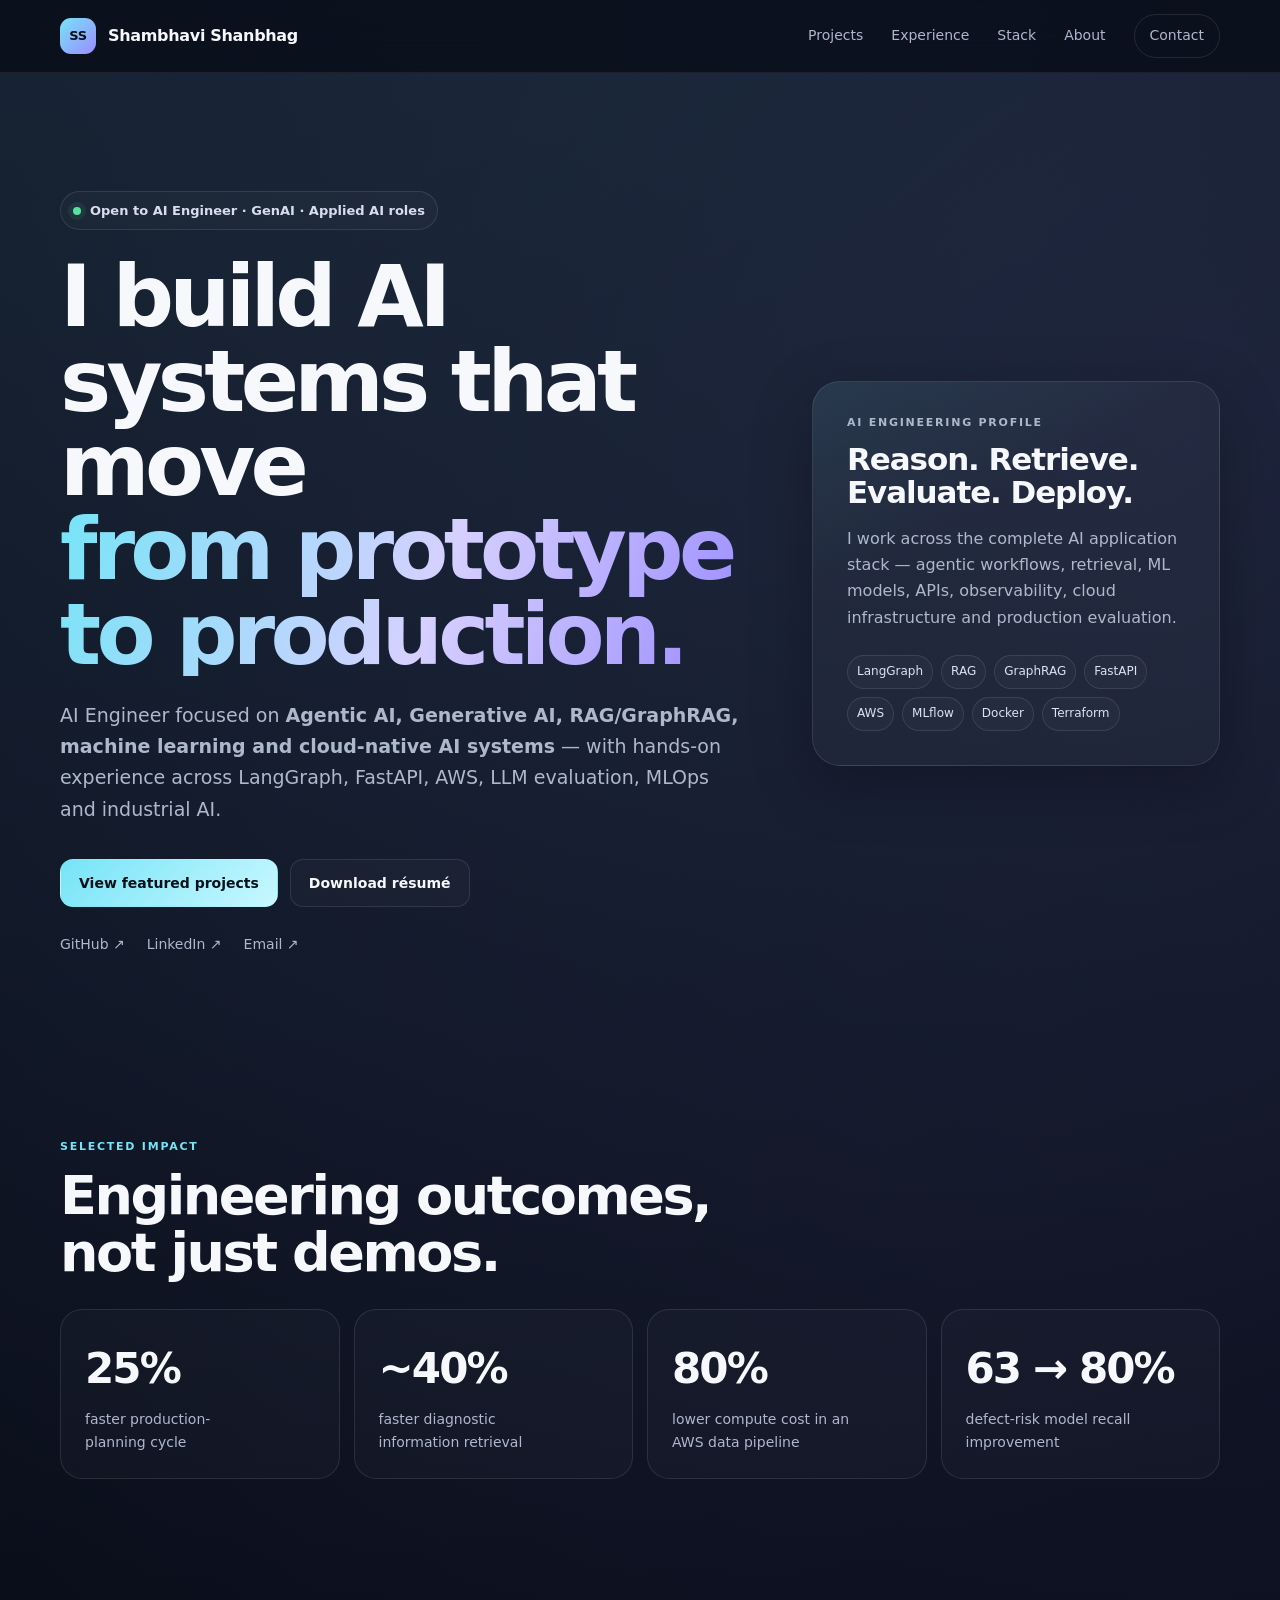
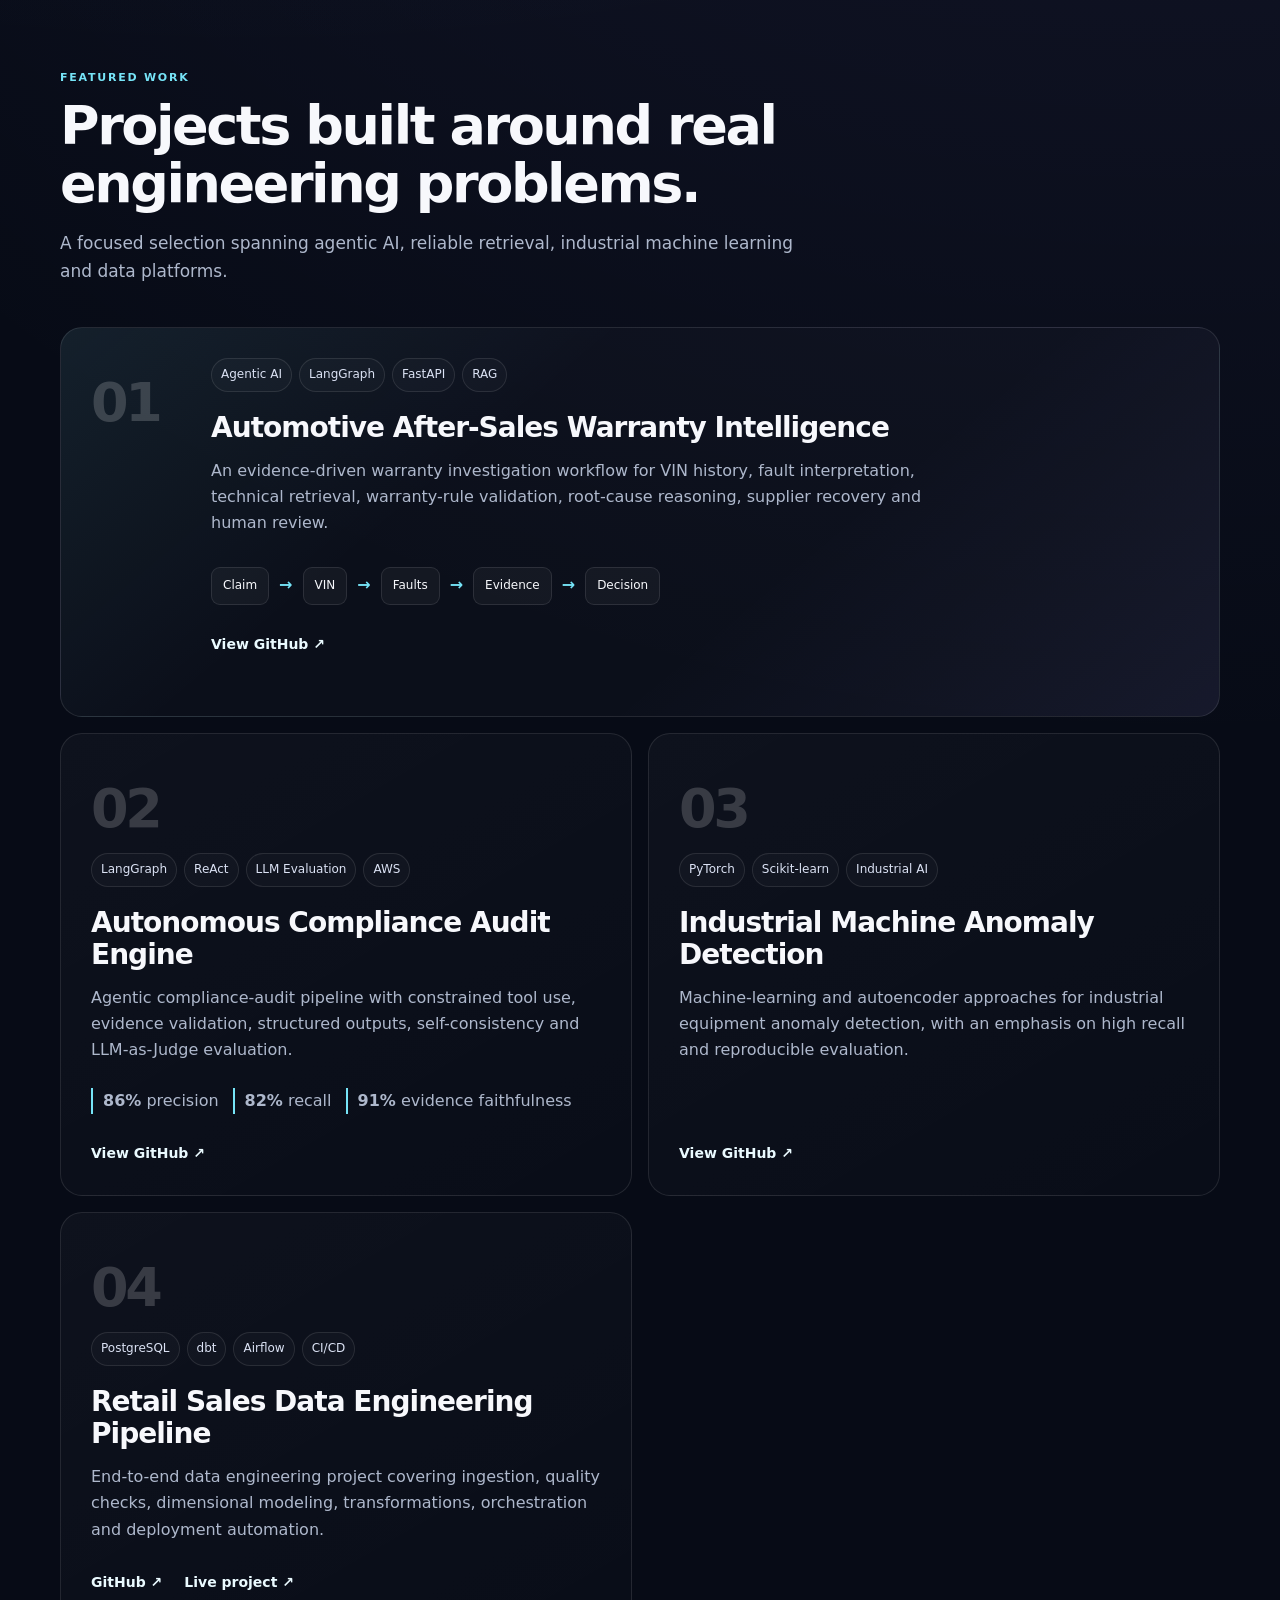
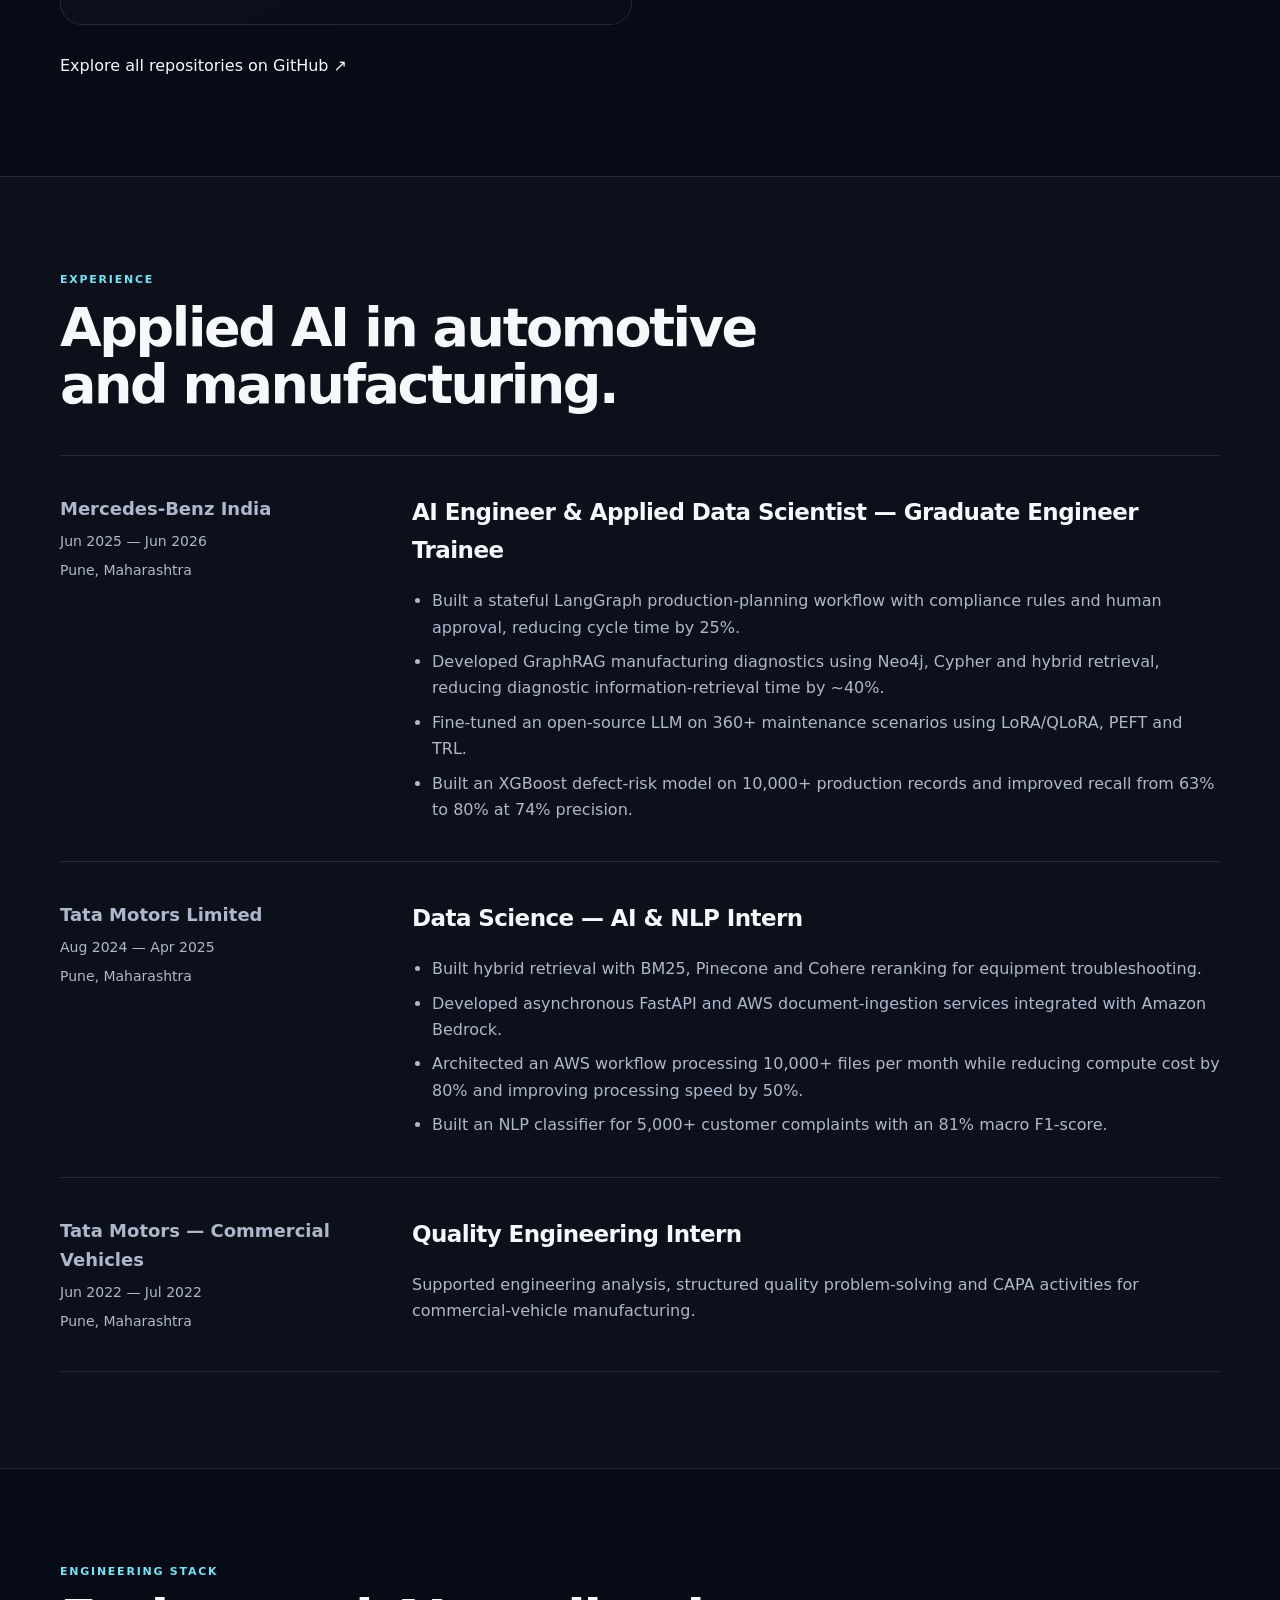
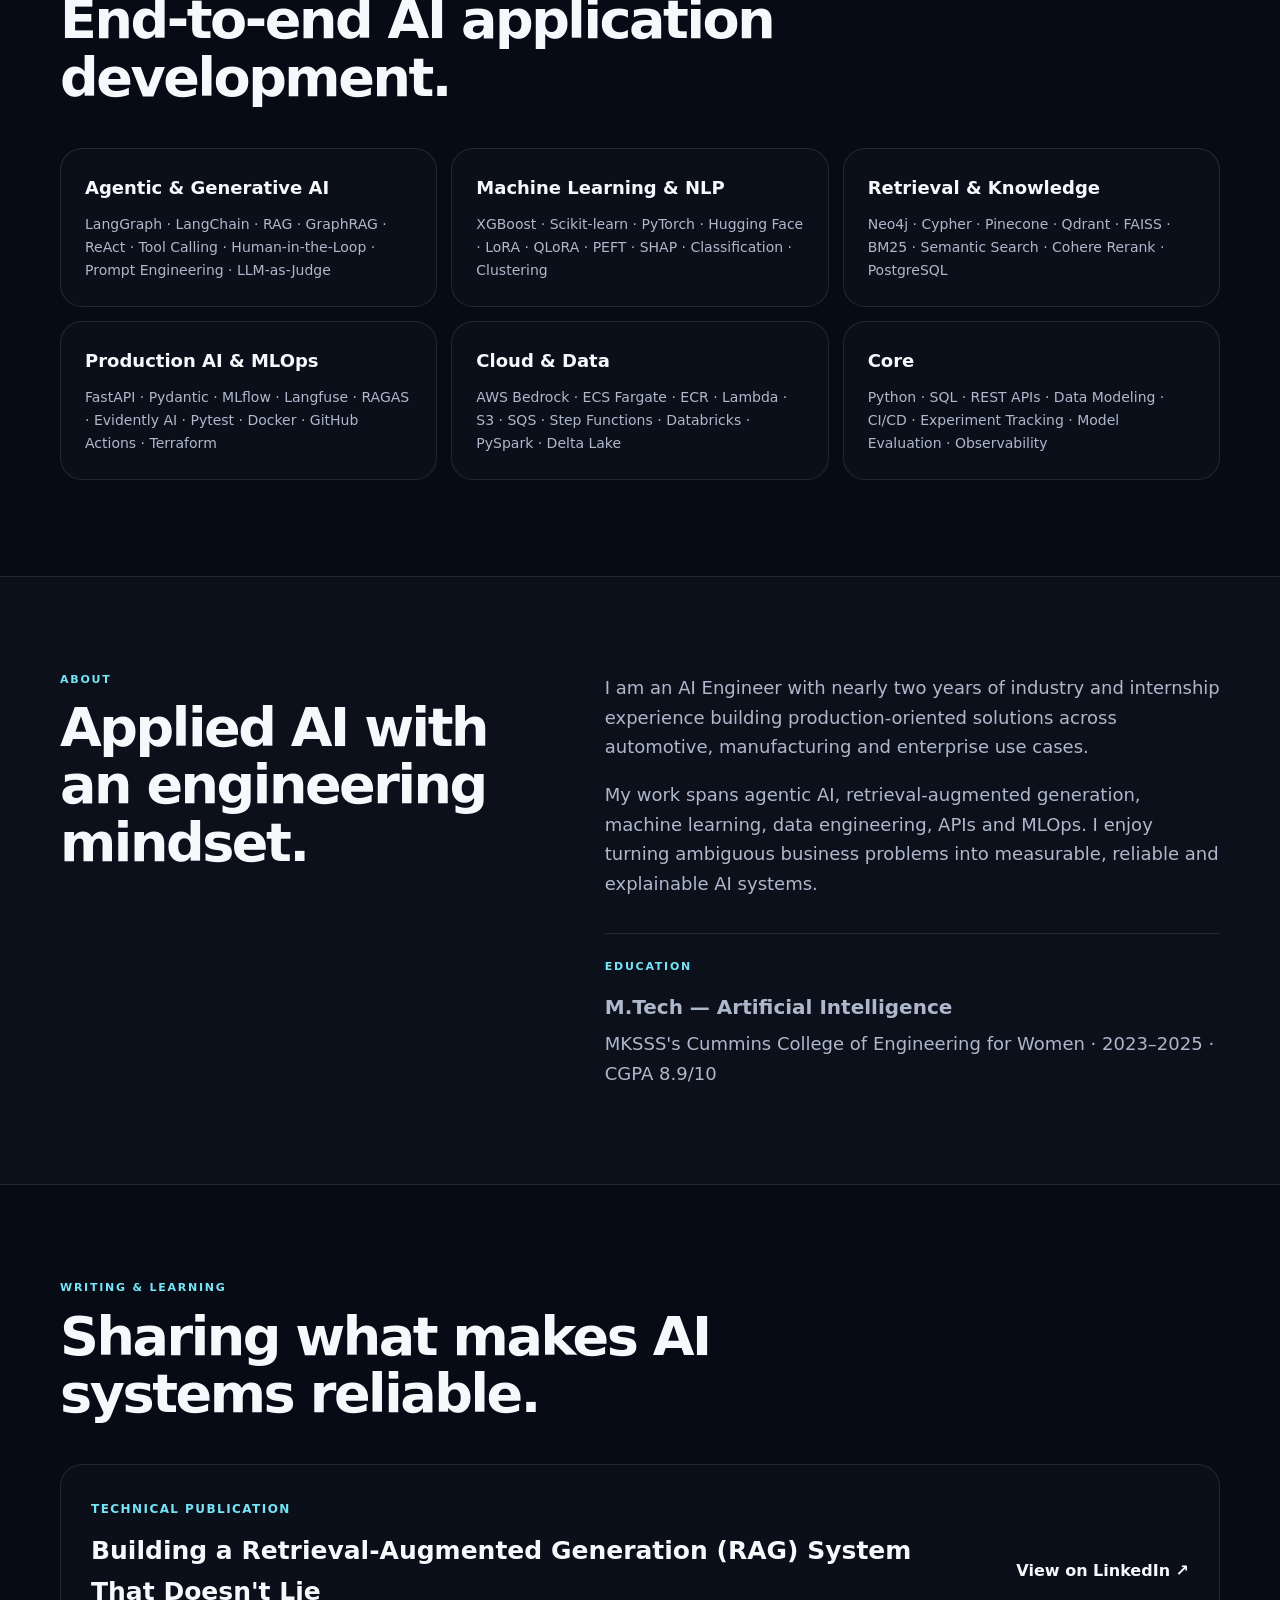
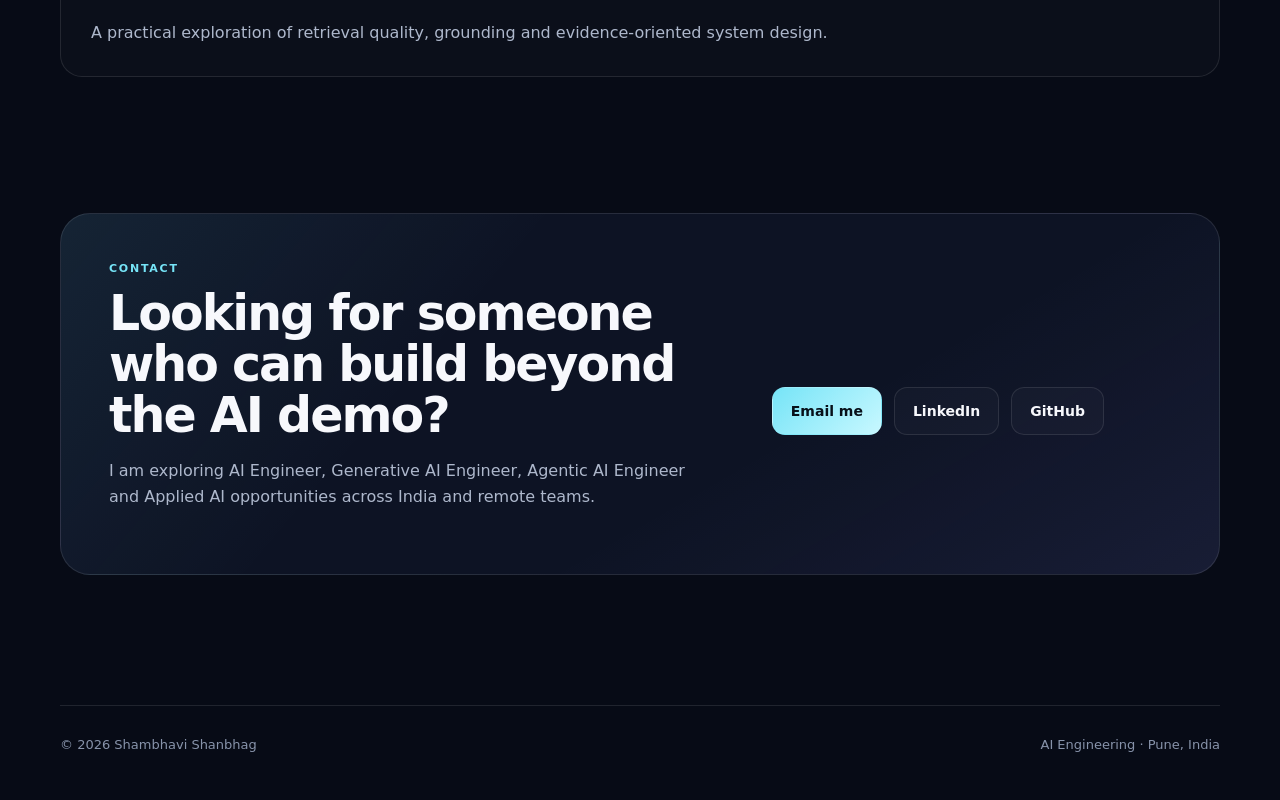
==== index.html @ 00b2e66b "Set up files" ====
<!doctype html>
<html lang="en">
<head>
  <meta charset="utf-8" />
  <meta name="viewport" content="width=device-width, initial-scale=1" />
  <title>Shambhavi Shanbhag | AI Engineer — Agentic AI, Generative AI, RAG & MLOps</title>
  <meta name="description" content="AI Engineer specializing in Agentic AI, Generative AI, LangGraph, RAG/GraphRAG, Machine Learning, FastAPI, AWS and production AI systems." />
  <meta name="author" content="Shambhavi Shanbhag" />
  <meta name="robots" content="index,follow,max-image-preview:large" />
  <link rel="canonical" href="https://shambhavishanbhag1910.github.io/" />
  <meta property="og:type" content="website" />
  <meta property="og:title" content="Shambhavi Shanbhag | AI Engineer" />
  <meta property="og:description" content="Production-ready Agentic AI, Generative AI, RAG/GraphRAG, ML and cloud systems." />
  <meta property="og:url" content="https://shambhavishanbhag1910.github.io/" />
  <meta property="og:site_name" content="Shambhavi Shanbhag" />
  <meta name="twitter:card" content="summary" />
  <meta name="theme-color" content="#0b1020" />
  <link rel="stylesheet" href="styles.css" />
  <script type="application/ld+json">
  {
    "@context": "https://schema.org",
    "@type": "ProfilePage",
    "mainEntity": {
      "@type": "Person",
      "name": "Shambhavi Shanbhag",
      "url": "https://shambhavishanbhag1910.github.io/",
      "email": "mailto:shambhavishanbhag@gmail.com",
      "jobTitle": "AI Engineer",
      "homeLocation": {"@type": "Place", "name": "Pune, Maharashtra, India"},
      "sameAs": [
        "https://github.com/shambhavishanbhag1910",
        "https://www.linkedin.com/in/shambhavi-shanbhag-51a0ab218/"
      ],
      "knowsAbout": ["Agentic AI","Generative AI","LangGraph","Retrieval-Augmented Generation","GraphRAG","Machine Learning","MLOps","FastAPI","AWS"],
      "alumniOf": {"@type":"CollegeOrUniversity","name":"MKSSS's Cummins College of Engineering for Women"}
    }
  }
  </script>
</head>
<body>
  <a class="skip-link" href="#main">Skip to content</a>
  <header class="site-header">
    <nav class="nav container" aria-label="Primary navigation">
      <a class="brand" href="#top" aria-label="Shambhavi Shanbhag home"><span class="brand-mark">SS</span><span>Shambhavi Shanbhag</span></a>
      <button class="nav-toggle" aria-label="Toggle navigation" aria-expanded="false"><span></span><span></span><span></span></button>
      <div class="nav-links">
        <a href="#projects">Projects</a><a href="#experience">Experience</a><a href="#stack">Stack</a><a href="#about">About</a><a class="nav-cta" href="#contact">Contact</a>
      </div>
    </nav>
  </header>
  <main id="main">
    <section class="hero" id="top">
      <div class="container hero-grid">
        <div>
          <div class="eyebrow"><span class="status-dot" aria-hidden="true"></span>Open to AI Engineer · GenAI · Applied AI roles</div>
          <h1>I build AI systems that move <span class="gradient-text">from prototype to production.</span></h1>
          <p class="hero-copy">AI Engineer focused on <strong>Agentic AI, Generative AI, RAG/GraphRAG, machine learning and cloud-native AI systems</strong> — with hands-on experience across LangGraph, FastAPI, AWS, LLM evaluation, MLOps and industrial AI.</p>
          <div class="hero-actions">
            <a class="button primary" href="#projects">View featured projects</a>
            <a class="button secondary" href="assets/Shambhavi_Shanbhag_Resume.pdf" target="_blank" rel="noopener">Download résumé</a>
          </div>
          <div class="hero-links"><a href="https://github.com/shambhavishanbhag1910" target="_blank" rel="noopener">GitHub ↗</a><a href="https://www.linkedin.com/in/shambhavi-shanbhag-51a0ab218/" target="_blank" rel="noopener">LinkedIn ↗</a><a href="mailto:shambhavishanbhag@gmail.com">Email ↗</a></div>
        </div>
        <aside class="hero-card">
          <p class="card-kicker">AI ENGINEERING PROFILE</p>
          <h2>Reason. Retrieve. Evaluate. Deploy.</h2>
          <p>I work across the complete AI application stack — agentic workflows, retrieval, ML models, APIs, observability, cloud infrastructure and production evaluation.</p>
          <div class="mini-stack"><span>LangGraph</span><span>RAG</span><span>GraphRAG</span><span>FastAPI</span><span>AWS</span><span>MLflow</span><span>Docker</span><span>Terraform</span></div>
        </aside>
      </div>
    </section>

    <section class="impact section"><div class="container">
      <div class="section-heading compact"><p class="section-label">SELECTED IMPACT</p><h2>Engineering outcomes, not just demos.</h2></div>
      <div class="metric-grid">
        <article class="metric-card"><strong>25%</strong><span>faster production-planning cycle</span></article>
        <article class="metric-card"><strong>~40%</strong><span>faster diagnostic information retrieval</span></article>
        <article class="metric-card"><strong>80%</strong><span>lower compute cost in an AWS data pipeline</span></article>
        <article class="metric-card"><strong>63 → 80%</strong><span>defect-risk model recall improvement</span></article>
      </div>
    </div></section>

    <section class="section" id="projects"><div class="container">
      <div class="section-heading"><p class="section-label">FEATURED WORK</p><h2>Projects built around real engineering problems.</h2><p>A focused selection spanning agentic AI, reliable retrieval, industrial machine learning and data platforms.</p></div>
      <div class="project-grid">
        <article class="project-card featured">
          <div class="project-number">01</div><div>
            <div class="project-tags"><span>Agentic AI</span><span>LangGraph</span><span>FastAPI</span><span>RAG</span></div>
            <h3>Automotive After-Sales Warranty Intelligence</h3>
            <p>An evidence-driven warranty investigation workflow for VIN history, fault interpretation, technical retrieval, warranty-rule validation, root-cause reasoning, supplier recovery and human review.</p>
            <div class="architecture"><span>Claim</span><b>→</b><span>VIN</span><b>→</b><span>Faults</span><b>→</b><span>Evidence</span><b>→</b><span>Decision</span></div>
            <div class="project-actions"><a href="https://github.com/shambhavishanbhag1910/Automotive-After-Sales-Warranty-Intelligence" target="_blank" rel="noopener">View GitHub ↗</a></div>
          </div>
        </article>
        <article class="project-card"><div class="project-number">02</div><div class="project-tags"><span>LangGraph</span><span>ReAct</span><span>LLM Evaluation</span><span>AWS</span></div><h3>Autonomous Compliance Audit Engine</h3><p>Agentic compliance-audit pipeline with constrained tool use, evidence validation, structured outputs, self-consistency and LLM-as-Judge evaluation.</p><ul class="project-metrics"><li><strong>86%</strong> precision</li><li><strong>82%</strong> recall</li><li><strong>91%</strong> evidence faithfulness</li></ul><div class="project-actions"><a href="https://github.com/shambhavishanbhag1910/Legal-Compliance-Auditor-agent" target="_blank" rel="noopener">View GitHub ↗</a></div></article>
        <article class="project-card"><div class="project-number">03</div><div class="project-tags"><span>PyTorch</span><span>Scikit-learn</span><span>Industrial AI</span></div><h3>Industrial Machine Anomaly Detection</h3><p>Machine-learning and autoencoder approaches for industrial equipment anomaly detection, with an emphasis on high recall and reproducible evaluation.</p><div class="project-actions"><a href="https://github.com/shambhavishanbhag1910/anomaly-detection" target="_blank" rel="noopener">View GitHub ↗</a></div></article>
        <article class="project-card"><div class="project-number">04</div><div class="project-tags"><span>PostgreSQL</span><span>dbt</span><span>Airflow</span><span>CI/CD</span></div><h3>Retail Sales Data Engineering Pipeline</h3><p>End-to-end data engineering project covering ingestion, quality checks, dimensional modeling, transformations, orchestration and deployment automation.</p><div class="project-actions split"><a href="https://github.com/shambhavishanbhag1910/retail-sales-data-engineering-pipeline" target="_blank" rel="noopener">GitHub ↗</a><a href="https://shambhavishanbhag1910.github.io/retail-sales-data-engineering-pipeline/" target="_blank" rel="noopener">Live project ↗</a></div></article>
      </div>
      <div class="all-work"><a class="text-link" href="https://github.com/shambhavishanbhag1910?tab=repositories" target="_blank" rel="noopener">Explore all repositories on GitHub ↗</a></div>
    </div></section>

    <section class="section alt" id="experience"><div class="container">
      <div class="section-heading"><p class="section-label">EXPERIENCE</p><h2>Applied AI in automotive and manufacturing.</h2></div>
      <div class="timeline">
        <article class="timeline-item"><div class="timeline-meta"><strong>Mercedes-Benz India</strong><span>Jun 2025 — Jun 2026</span><span>Pune, Maharashtra</span></div><div class="timeline-content"><h3>AI Engineer & Applied Data Scientist — Graduate Engineer Trainee</h3><ul><li>Built a stateful LangGraph production-planning workflow with compliance rules and human approval, reducing cycle time by 25%.</li><li>Developed GraphRAG manufacturing diagnostics using Neo4j, Cypher and hybrid retrieval, reducing diagnostic information-retrieval time by ~40%.</li><li>Fine-tuned an open-source LLM on 360+ maintenance scenarios using LoRA/QLoRA, PEFT and TRL.</li><li>Built an XGBoost defect-risk model on 10,000+ production records and improved recall from 63% to 80% at 74% precision.</li></ul></div></article>
        <article class="timeline-item"><div class="timeline-meta"><strong>Tata Motors Limited</strong><span>Aug 2024 — Apr 2025</span><span>Pune, Maharashtra</span></div><div class="timeline-content"><h3>Data Science — AI & NLP Intern</h3><ul><li>Built hybrid retrieval with BM25, Pinecone and Cohere reranking for equipment troubleshooting.</li><li>Developed asynchronous FastAPI and AWS document-ingestion services integrated with Amazon Bedrock.</li><li>Architected an AWS workflow processing 10,000+ files per month while reducing compute cost by 80% and improving processing speed by 50%.</li><li>Built an NLP classifier for 5,000+ customer complaints with an 81% macro F1-score.</li></ul></div></article>
        <article class="timeline-item small"><div class="timeline-meta"><strong>Tata Motors — Commercial Vehicles</strong><span>Jun 2022 — Jul 2022</span><span>Pune, Maharashtra</span></div><div class="timeline-content"><h3>Quality Engineering Intern</h3><p>Supported engineering analysis, structured quality problem-solving and CAPA activities for commercial-vehicle manufacturing.</p></div></article>
      </div>
    </div></section>

    <section class="section" id="stack"><div class="container">
      <div class="section-heading"><p class="section-label">ENGINEERING STACK</p><h2>End-to-end AI application development.</h2></div>
      <div class="stack-grid">
        <article><h3>Agentic & Generative AI</h3><p>LangGraph · LangChain · RAG · GraphRAG · ReAct · Tool Calling · Human-in-the-Loop · Prompt Engineering · LLM-as-Judge</p></article>
        <article><h3>Machine Learning & NLP</h3><p>XGBoost · Scikit-learn · PyTorch · Hugging Face · LoRA · QLoRA · PEFT · SHAP · Classification · Clustering</p></article>
        <article><h3>Retrieval & Knowledge</h3><p>Neo4j · Cypher · Pinecone · Qdrant · FAISS · BM25 · Semantic Search · Cohere Rerank · PostgreSQL</p></article>
        <article><h3>Production AI & MLOps</h3><p>FastAPI · Pydantic · MLflow · Langfuse · RAGAS · Evidently AI · Pytest · Docker · GitHub Actions · Terraform</p></article>
        <article><h3>Cloud & Data</h3><p>AWS Bedrock · ECS Fargate · ECR · Lambda · S3 · SQS · Step Functions · Databricks · PySpark · Delta Lake</p></article>
        <article><h3>Core</h3><p>Python · SQL · REST APIs · Data Modeling · CI/CD · Experiment Tracking · Model Evaluation · Observability</p></article>
      </div>
    </div></section>

    <section class="section alt" id="about"><div class="container about-grid">
      <div class="section-heading"><p class="section-label">ABOUT</p><h2>Applied AI with an engineering mindset.</h2></div>
      <div class="about-copy"><p>I am an AI Engineer with nearly two years of industry and internship experience building production-oriented solutions across automotive, manufacturing and enterprise use cases.</p><p>My work spans agentic AI, retrieval-augmented generation, machine learning, data engineering, APIs and MLOps. I enjoy turning ambiguous business problems into measurable, reliable and explainable AI systems.</p><div class="education"><span class="section-label">EDUCATION</span><strong>M.Tech — Artificial Intelligence</strong><span>MKSSS's Cummins College of Engineering for Women · 2023–2025 · CGPA 8.9/10</span></div></div>
    </div></section>

    <section class="section" id="writing"><div class="container">
      <div class="section-heading"><p class="section-label">WRITING & LEARNING</p><h2>Sharing what makes AI systems reliable.</h2></div>
      <div class="writing-card"><div><span class="writing-type">Technical publication</span><h3>Building a Retrieval-Augmented Generation (RAG) System That Doesn't Lie</h3><p>A practical exploration of retrieval quality, grounding and evidence-oriented system design.</p></div><a href="https://www.linkedin.com/in/shambhavi-shanbhag-51a0ab218/" target="_blank" rel="noopener">View on LinkedIn ↗</a></div>
    </div></section>

    <section class="section contact-section" id="contact"><div class="container contact-card"><div><p class="section-label">CONTACT</p><h2>Looking for someone who can build beyond the AI demo?</h2><p>I am exploring AI Engineer, Generative AI Engineer, Agentic AI Engineer and Applied AI opportunities across India and remote teams.</p></div><div class="contact-actions"><a class="button primary" href="mailto:shambhavishanbhag@gmail.com">Email me</a><a class="button secondary" href="https://www.linkedin.com/in/shambhavi-shanbhag-51a0ab218/" target="_blank" rel="noopener">LinkedIn</a><a class="button secondary" href="https://github.com/shambhavishanbhag1910" target="_blank" rel="noopener">GitHub</a></div></div></section>
  </main>
  <footer class="footer"><div class="container footer-inner"><span>© <span id="year"></span> Shambhavi Shanbhag</span><span>AI Engineering · Pune, India</span></div></footer>
  <script src="script.js"></script>
</body>
</html>
---- styles.css ----
:root{--bg:#070b16;--surface:#0d1324;--text:#f7f8fc;--muted:#aeb8cc;--line:rgba(255,255,255,.10);--accent:#76e4f7;--accent2:#9b8cff;--success:#56e39f;--max:1160px;--radius:22px;--shadow:0 18px 60px rgba(0,0,0,.28)}*{box-sizing:border-box}html{scroll-behavior:smooth}body{margin:0;font-family:Inter,ui-sans-serif,system-ui,-apple-system,BlinkMacSystemFont,"Segoe UI",sans-serif;color:var(--text);background:radial-gradient(circle at 20% -10%,rgba(118,228,247,.13),transparent 30%),radial-gradient(circle at 92% 6%,rgba(155,140,255,.12),transparent 28%),var(--bg);line-height:1.65;-webkit-font-smoothing:antialiased}a{color:inherit;text-decoration:none}.container{width:min(var(--max),calc(100% - 40px));margin-inline:auto}.section{padding:96px 0}.alt{background:rgba(255,255,255,.018);border-block:1px solid var(--line)}.skip-link{position:absolute;left:16px;top:-60px;background:#fff;color:#111;padding:10px 14px;z-index:999;border-radius:8px}.skip-link:focus{top:16px}.site-header{position:sticky;top:0;z-index:100;backdrop-filter:blur(18px);background:rgba(7,11,22,.76);border-bottom:1px solid rgba(255,255,255,.07)}.nav{min-height:72px;display:flex;align-items:center;justify-content:space-between;gap:24px}.brand{display:inline-flex;align-items:center;gap:12px;font-weight:760;letter-spacing:-.02em}.brand-mark{width:36px;height:36px;border-radius:11px;display:grid;place-items:center;font-size:13px;font-weight:900;color:#071019;background:linear-gradient(135deg,var(--accent),var(--accent2))}.nav-links{display:flex;align-items:center;gap:28px;font-size:14px;color:var(--muted)}.nav-links a:hover{color:#fff}.nav-cta{border:1px solid var(--line);border-radius:999px;padding:9px 15px}.nav-toggle{display:none;background:none;border:0;padding:8px}.nav-toggle span{display:block;width:22px;height:2px;background:#fff;margin:4px 0}.hero{padding:118px 0 88px}.hero-grid{display:grid;grid-template-columns:1.25fr .75fr;align-items:center;gap:72px}.eyebrow{display:inline-flex;align-items:center;gap:9px;color:#d7ddef;font-size:13px;font-weight:650;border:1px solid var(--line);border-radius:999px;padding:8px 12px;background:rgba(255,255,255,.025)}.status-dot{width:8px;height:8px;border-radius:50%;background:var(--success);box-shadow:0 0 0 5px rgba(86,227,159,.08)}h1{margin:24px 0;font-size:clamp(46px,7.2vw,86px);line-height:.98;letter-spacing:-.055em;max-width:930px}.gradient-text{display:block;background:linear-gradient(110deg,var(--accent),#d6d0ff 55%,var(--accent2));-webkit-background-clip:text;background-clip:text;color:transparent}.hero-copy{color:var(--muted);max-width:760px;font-size:19px}.hero-actions,.contact-actions{display:flex;flex-wrap:wrap;gap:12px;margin-top:34px}.button{display:inline-flex;align-items:center;justify-content:center;min-height:48px;padding:0 18px;border-radius:13px;font-weight:760;font-size:14px;border:1px solid var(--line);transition:transform .2s ease,border-color .2s ease,background .2s ease}.button:hover{transform:translateY(-2px);border-color:rgba(255,255,255,.25)}.button.primary{color:#071019;background:linear-gradient(135deg,var(--accent),#c8f8ff);border-color:transparent}.button.secondary{background:rgba(255,255,255,.025)}.hero-links{display:flex;flex-wrap:wrap;gap:22px;margin-top:26px;color:var(--muted);font-size:14px}.hero-links a:hover,.text-link:hover,.project-actions a:hover{color:var(--accent)}.hero-card{border:1px solid var(--line);border-radius:28px;padding:34px;background:linear-gradient(150deg,rgba(118,228,247,.08),transparent 38%),rgba(255,255,255,.028);box-shadow:var(--shadow)}.card-kicker,.section-label{margin:0 0 12px;font-size:11px;line-height:1.3;font-weight:850;letter-spacing:.16em;color:var(--accent)}.hero-card h2{margin:4px 0 12px;font-size:31px;line-height:1.08;letter-spacing:-.035em}.hero-card p{color:var(--muted)}.mini-stack{display:flex;flex-wrap:wrap;gap:8px;margin-top:24px}.mini-stack span,.project-tags span{font-size:12px;color:#dbe2f4;padding:6px 9px;border:1px solid var(--line);border-radius:999px;background:rgba(255,255,255,.025)}.section-heading{max-width:760px;margin-bottom:42px}.section-heading.compact{margin-bottom:28px}.section-heading h2{margin:0;font-size:clamp(34px,4.4vw,54px);line-height:1.06;letter-spacing:-.045em}.section-heading>p:not(.section-label){color:var(--muted);font-size:17px}.metric-grid{display:grid;grid-template-columns:repeat(4,1fr);gap:14px}.metric-card{min-height:170px;display:flex;flex-direction:column;justify-content:space-between;border:1px solid var(--line);border-radius:var(--radius);padding:24px;background:rgba(255,255,255,.024)}.metric-card strong{font-size:42px;letter-spacing:-.045em}.metric-card span{color:var(--muted);font-size:14px;max-width:180px}.project-grid{display:grid;grid-template-columns:repeat(2,1fr);gap:16px}.project-card{position:relative;min-height:360px;display:flex;flex-direction:column;padding:30px;border:1px solid var(--line);border-radius:var(--radius);background:linear-gradient(150deg,rgba(255,255,255,.032),rgba(255,255,255,.012))}.project-card.featured{grid-column:1/-1;min-height:390px;display:grid;grid-template-columns:120px 1fr;align-items:start;background:linear-gradient(140deg,rgba(118,228,247,.075),transparent 35%),linear-gradient(320deg,rgba(155,140,255,.07),transparent 38%),rgba(255,255,255,.02)}.project-number{color:rgba(255,255,255,.18);font-size:54px;font-weight:900;letter-spacing:-.06em}.project-tags{display:flex;flex-wrap:wrap;gap:7px;margin-bottom:20px}.project-card h3{margin:0 0 14px;font-size:28px;line-height:1.14;letter-spacing:-.035em}.project-card p{color:var(--muted);margin:0;max-width:760px}.project-actions{margin-top:auto;padding-top:28px;color:#eafaff;font-weight:750;font-size:14px}.project-actions.split{display:flex;gap:22px}.project-metrics{list-style:none;display:flex;flex-wrap:wrap;gap:14px;padding:0;margin:24px 0 0}.project-metrics li{border-left:2px solid var(--accent);padding-left:10px;color:var(--muted)}.architecture{display:flex;flex-wrap:wrap;gap:10px;align-items:center;margin-top:30px}.architecture span{padding:8px 11px;border-radius:9px;background:rgba(255,255,255,.04);border:1px solid var(--line);font-size:12px}.architecture b{color:var(--accent)}.all-work{margin-top:28px}.timeline{display:grid;gap:0}.timeline-item{display:grid;grid-template-columns:300px 1fr;gap:52px;padding:38px 0;border-top:1px solid var(--line)}.timeline-item:last-child{border-bottom:1px solid var(--line)}.timeline-meta{display:flex;flex-direction:column;gap:6px;color:var(--muted);font-size:14px}.timeline-meta strong{font-size:18px}.timeline-content h3{margin:0 0 18px;font-size:23px;letter-spacing:-.025em}.timeline-content ul{margin:0;padding-left:20px;color:var(--muted)}.timeline-content li+li{margin-top:8px}.timeline-content p{color:var(--muted);margin:0}.stack-grid{display:grid;grid-template-columns:repeat(3,1fr);gap:14px}.stack-grid article{border:1px solid var(--line);border-radius:var(--radius);padding:24px;background:rgba(255,255,255,.02)}.stack-grid h3{margin:0 0 10px;font-size:18px}.stack-grid p{margin:0;color:var(--muted);font-size:14px}.about-grid{display:grid;grid-template-columns:.85fr 1.15fr;gap:90px}.about-copy{color:var(--muted);font-size:18px}.about-copy p:first-child{margin-top:0}.education{margin-top:34px;padding-top:26px;border-top:1px solid var(--line);display:flex;flex-direction:column;gap:5px}.education strong{font-size:20px}.writing-card{display:flex;justify-content:space-between;align-items:center;gap:40px;border:1px solid var(--line);border-radius:var(--radius);padding:30px;background:rgba(255,255,255,.02)}.writing-type{color:var(--accent);font-size:12px;font-weight:800;text-transform:uppercase;letter-spacing:.12em}.writing-card h3{margin:8px 0;font-size:25px}.writing-card p{margin:0;color:var(--muted)}.writing-card>a{flex:0 0 auto;font-weight:760}.contact-section{padding-top:40px}.contact-card{display:grid;grid-template-columns:1.2fr .8fr;align-items:center;gap:64px;border:1px solid var(--line);border-radius:30px;padding:48px;background:linear-gradient(130deg,rgba(118,228,247,.08),transparent 34%),linear-gradient(330deg,rgba(155,140,255,.08),transparent 38%),var(--surface)}.contact-card h2{margin:0;font-size:clamp(32px,4vw,49px);line-height:1.04;letter-spacing:-.04em}.contact-card p:not(.section-label){color:var(--muted)}.footer{padding:34px 0 44px;color:#8793aa;font-size:13px}.footer-inner{display:flex;justify-content:space-between;gap:20px;border-top:1px solid var(--line);padding-top:28px}@media(max-width:980px){.hero-grid,.contact-card,.about-grid{grid-template-columns:1fr;gap:42px}.metric-grid{grid-template-columns:repeat(2,1fr)}.stack-grid{grid-template-columns:repeat(2,1fr)}.timeline-item{grid-template-columns:220px 1fr;gap:32px}}@media(max-width:760px){.container{width:min(100% - 28px,var(--max))}.section{padding:74px 0}.hero{padding:86px 0 64px}h1{font-size:clamp(44px,14vw,66px)}.nav-toggle{display:block}.nav-links{display:none;position:absolute;top:72px;left:14px;right:14px;padding:18px;flex-direction:column;align-items:stretch;gap:6px;background:#0a1020;border:1px solid var(--line);border-radius:16px;box-shadow:var(--shadow)}.nav-links.open{display:flex}.nav-links a{padding:10px 8px}.project-grid,.stack-grid,.metric-grid{grid-template-columns:1fr}.project-card.featured{grid-template-columns:1fr}.project-number{font-size:40px}.timeline-item{grid-template-columns:1fr;gap:20px}.writing-card,.footer-inner{flex-direction:column;align-items:flex-start}.writing-card{align-items:flex-start}.contact-card{padding:30px}}@media(prefers-reduced-motion:reduce){html{scroll-behavior:auto}*,*:before,*:after{transition:none!important}}
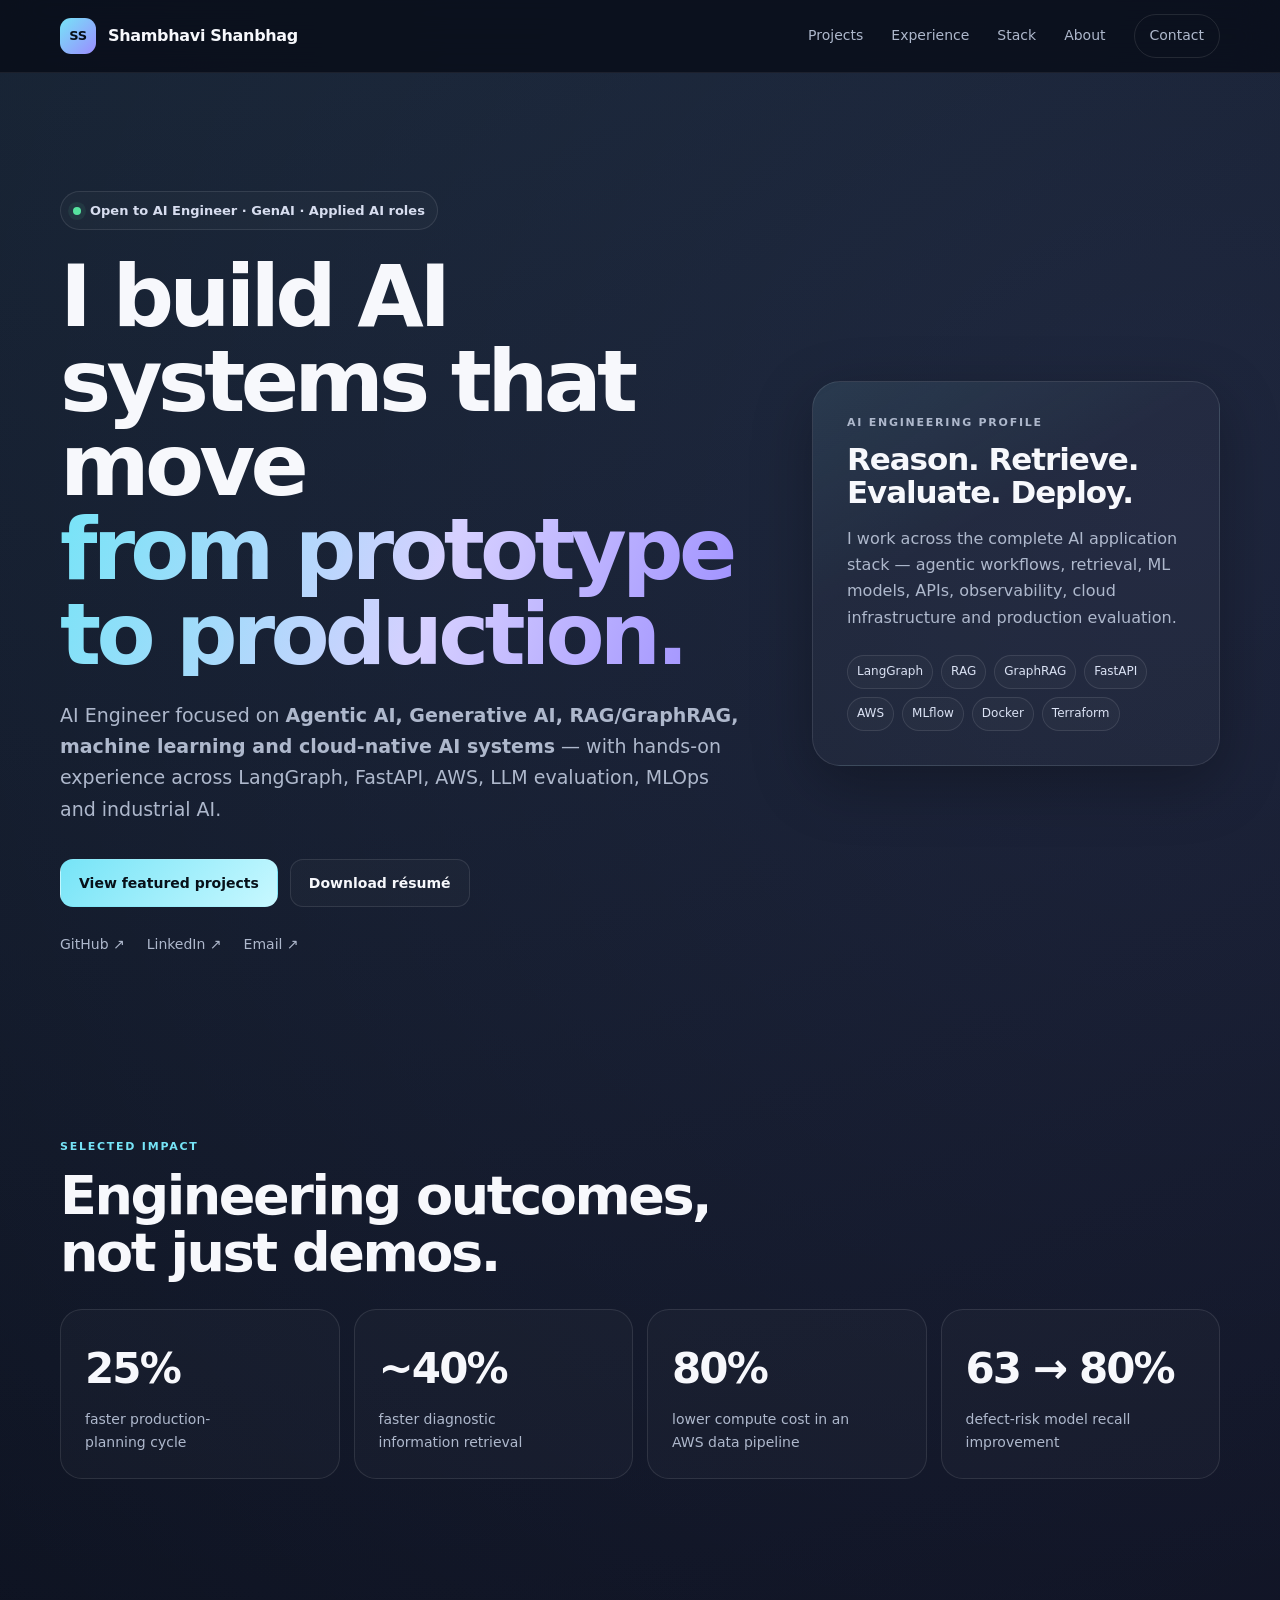
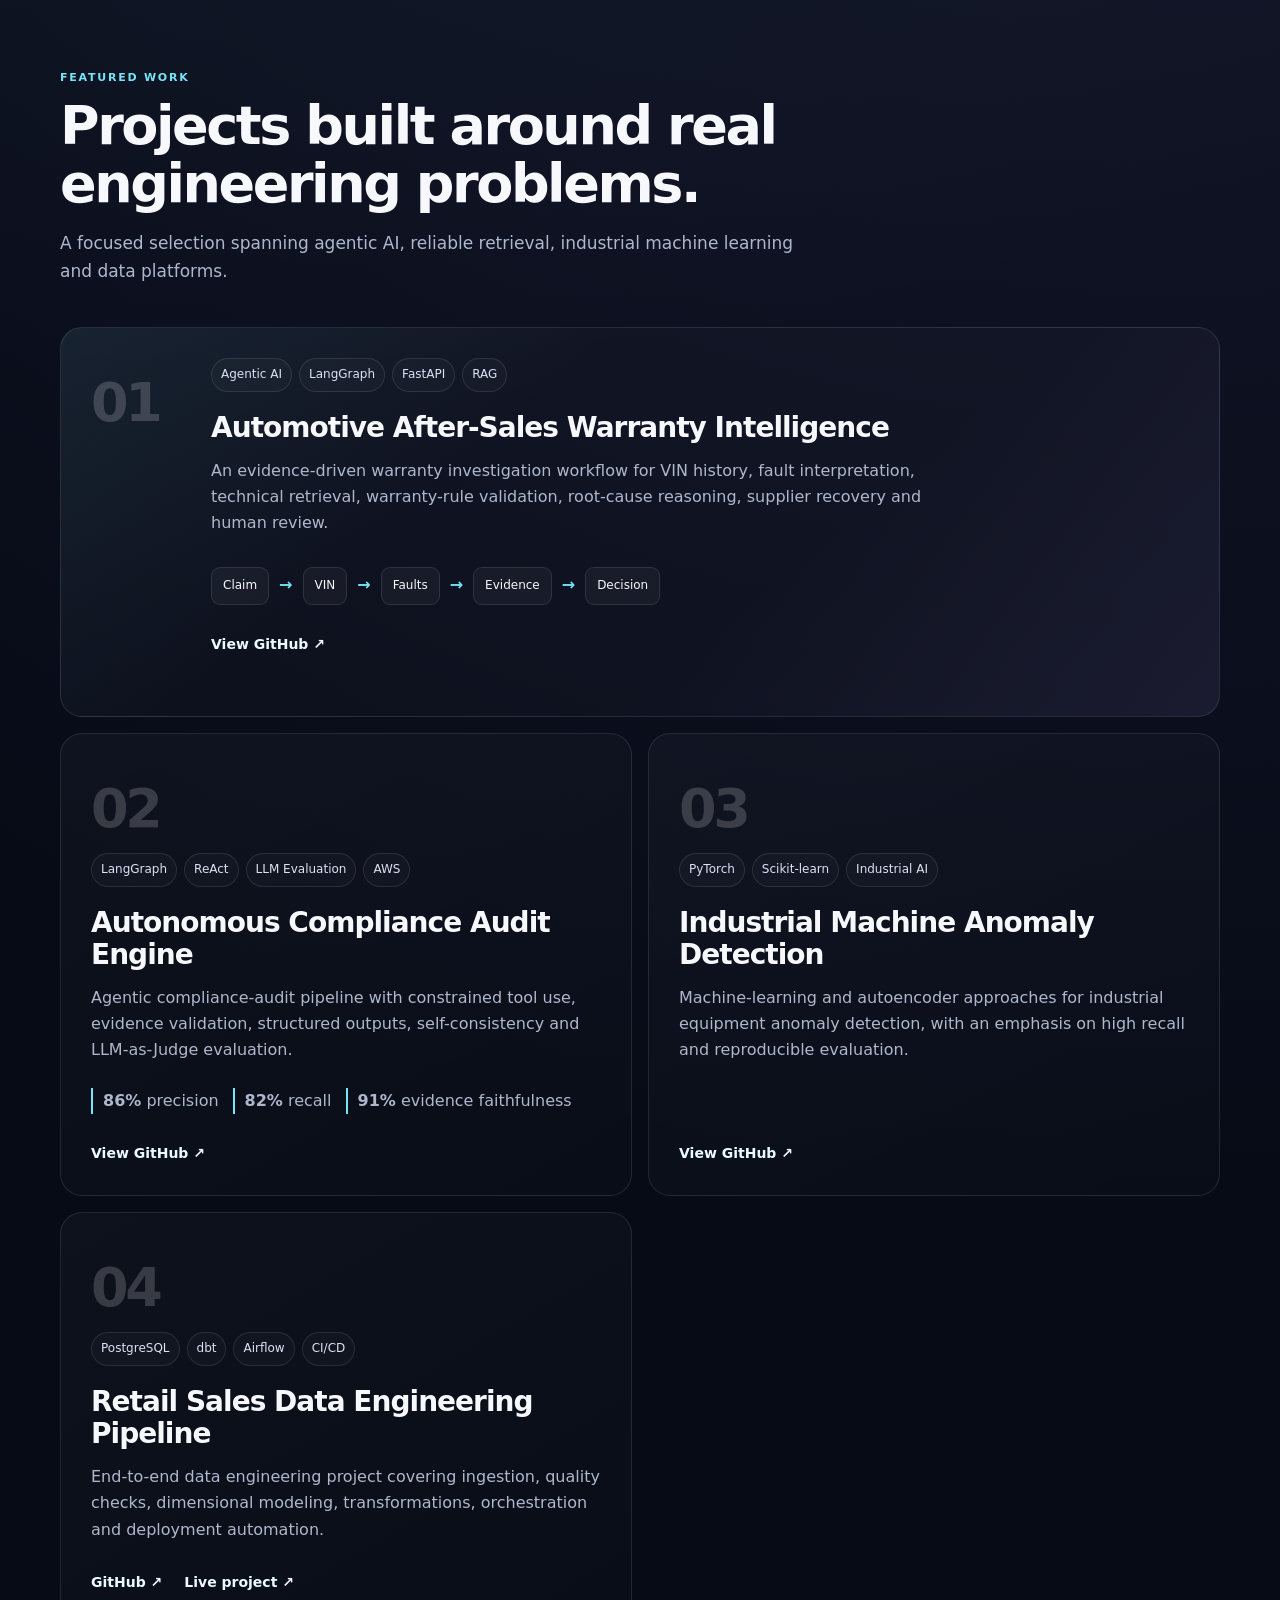
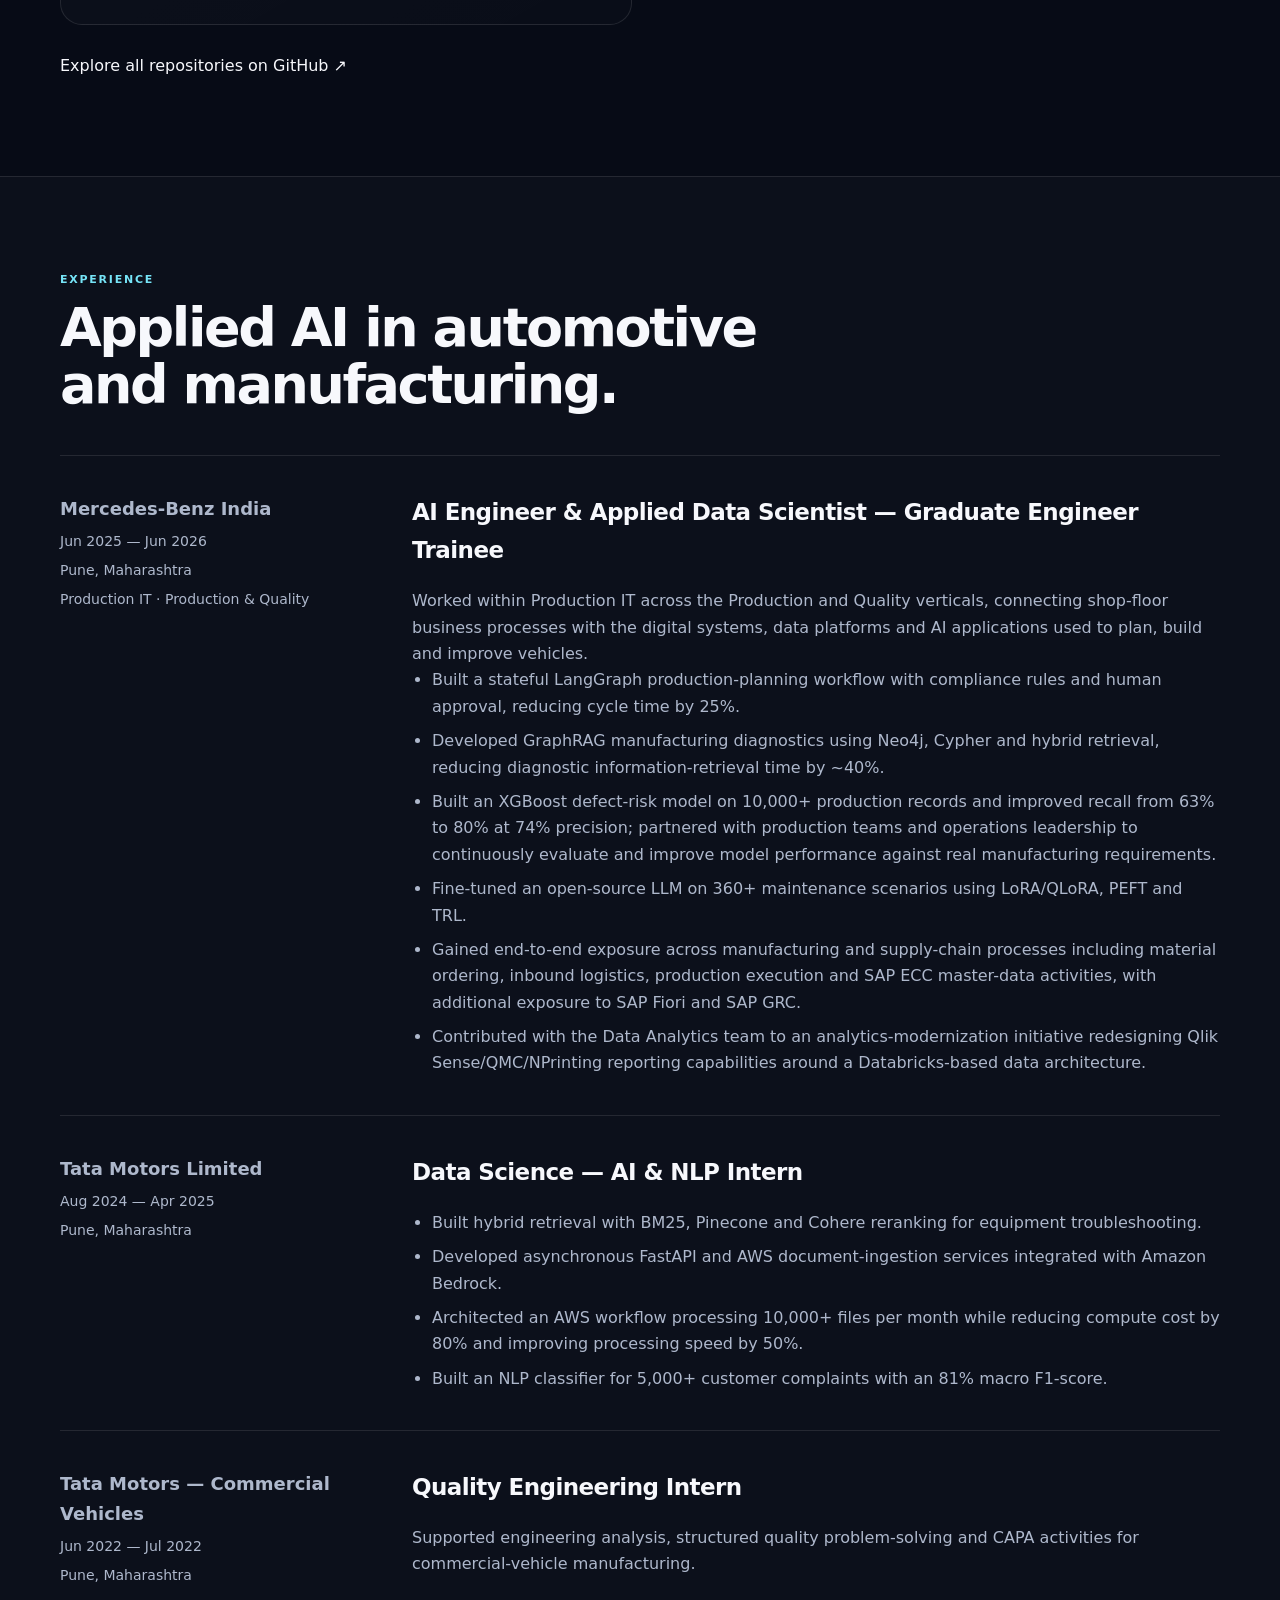
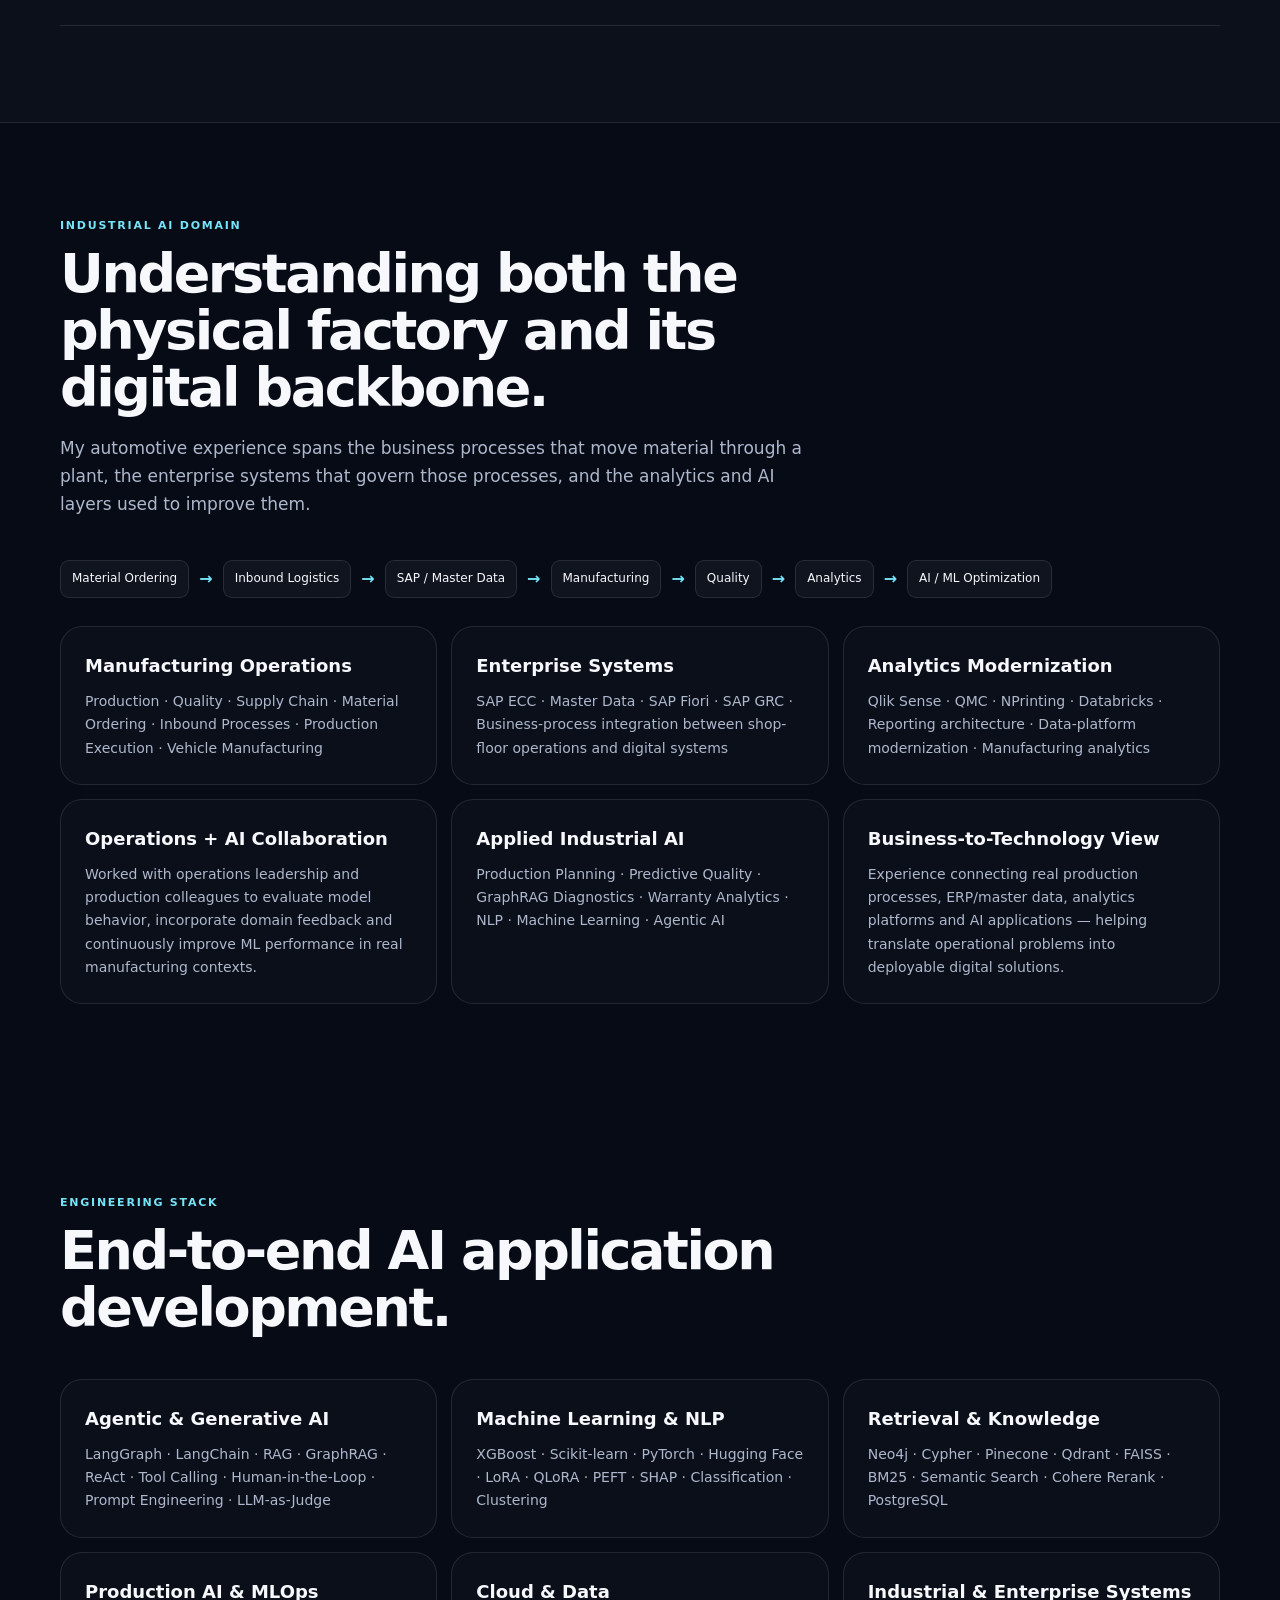
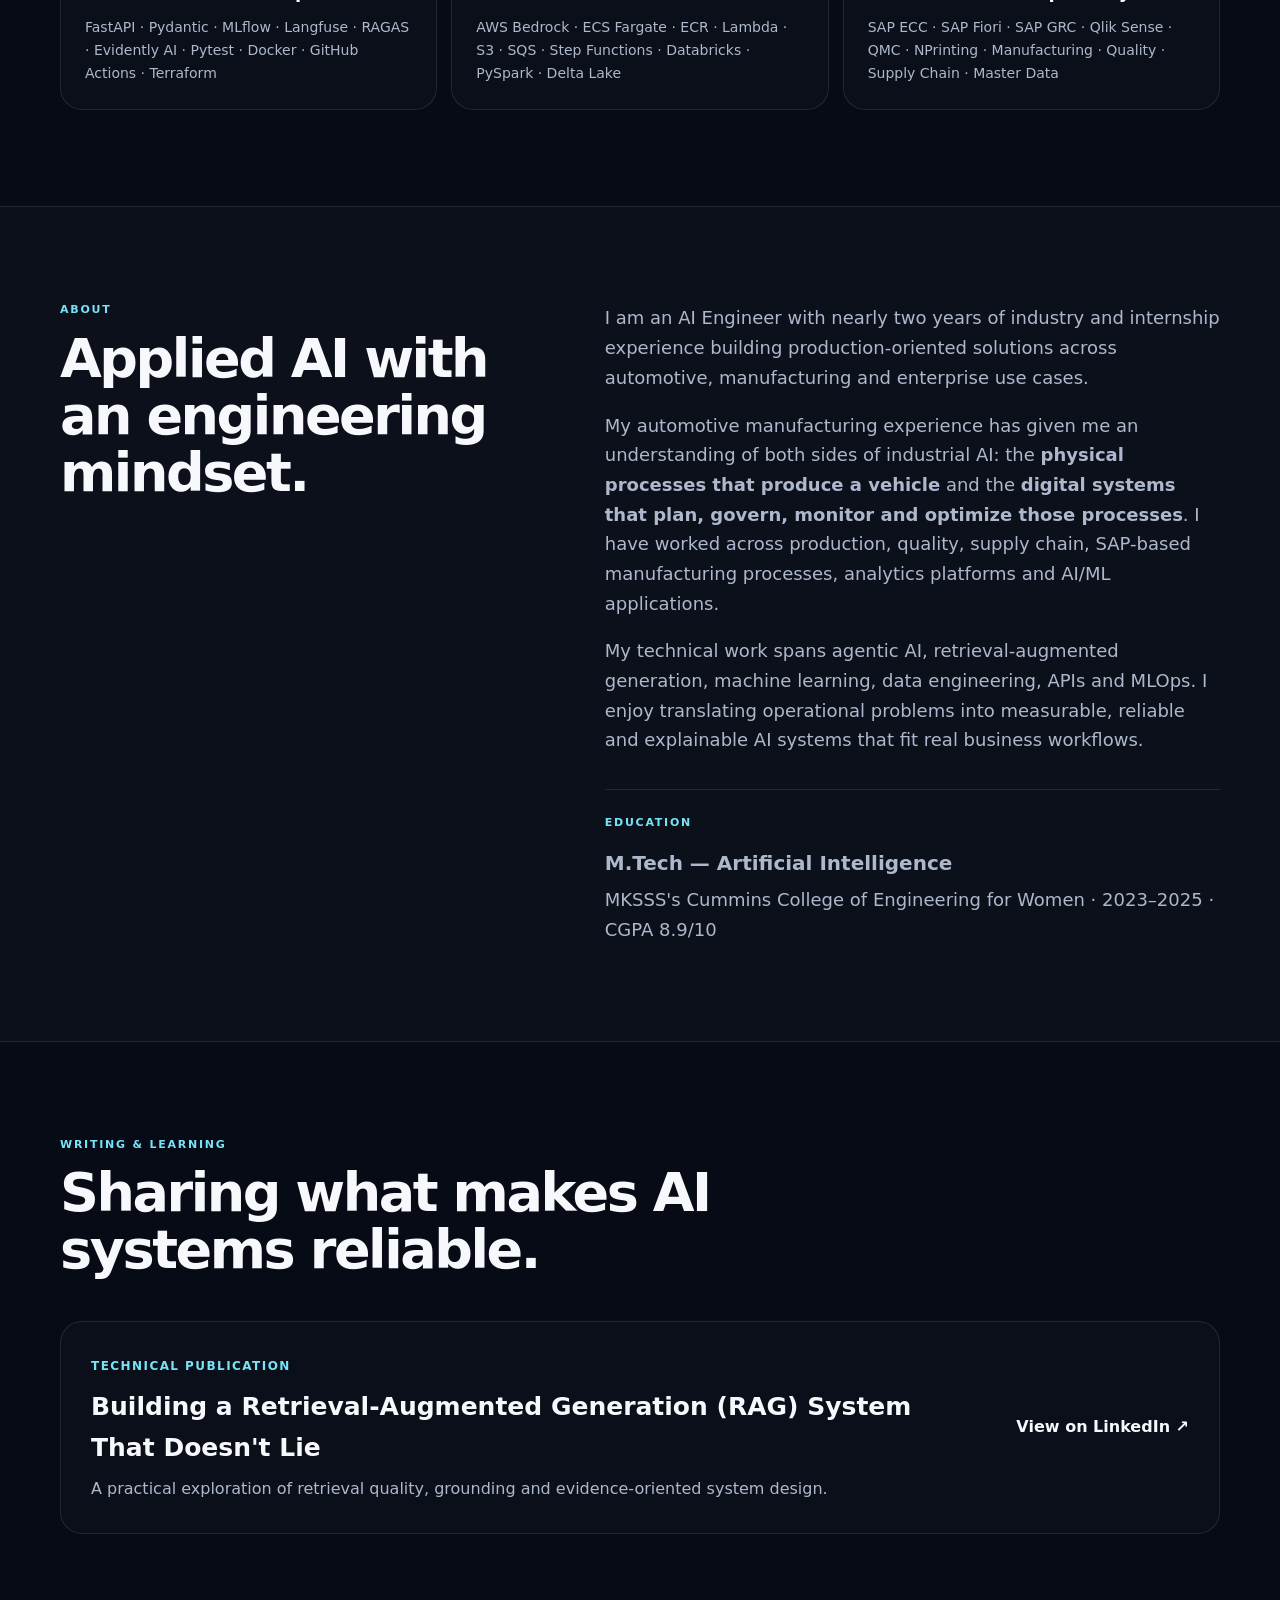
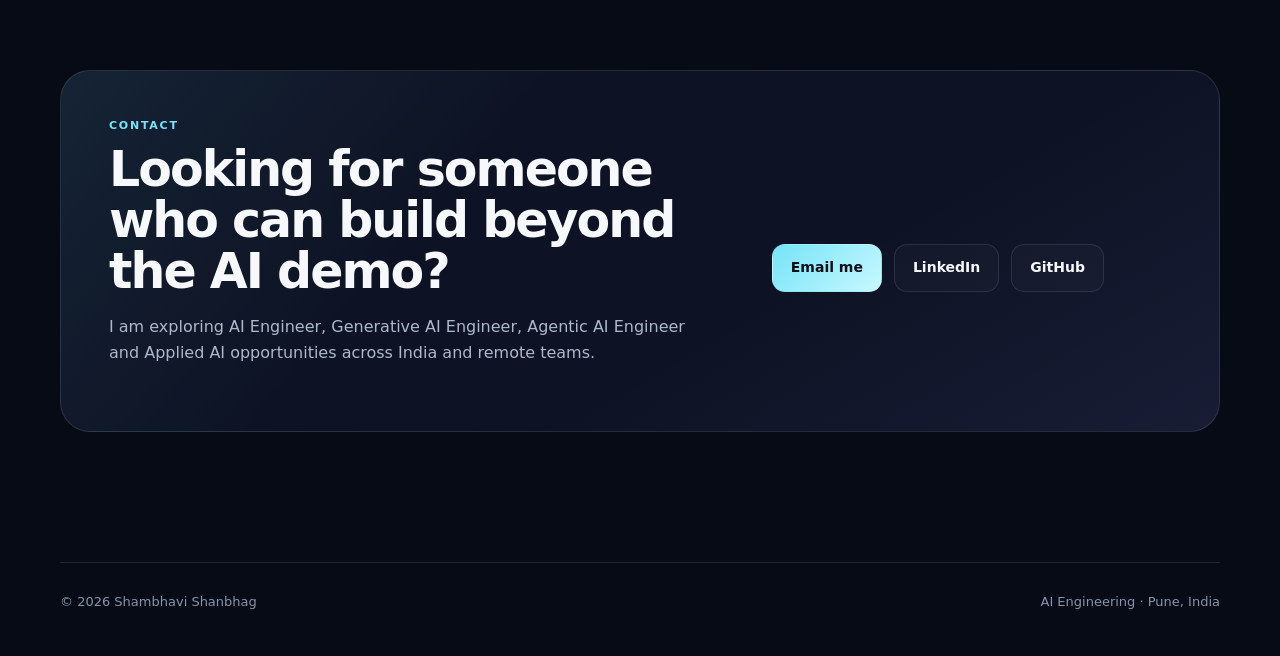
==== commit 33734656: "Updated files" ====
--- a/index.html
+++ b/index.html
@@ -4,7 +4,7 @@
   <meta charset="utf-8" />
   <meta name="viewport" content="width=device-width, initial-scale=1" />
   <title>Shambhavi Shanbhag | AI Engineer — Agentic AI, Generative AI, RAG & MLOps</title>
-  <meta name="description" content="AI Engineer specializing in Agentic AI, Generative AI, LangGraph, RAG/GraphRAG, Machine Learning, FastAPI, AWS and production AI systems." />
+  <meta name="description" content="AI Engineer specializing in Agentic AI, Generative AI, LangGraph, RAG/GraphRAG, Machine Learning, industrial AI, manufacturing systems, FastAPI, AWS, Databricks and MLOps." />
   <meta name="author" content="Shambhavi Shanbhag" />
   <meta name="robots" content="index,follow,max-image-preview:large" />
   <link rel="canonical" href="https://shambhavishanbhag1910.github.io/" />
@@ -31,7 +31,7 @@
         "https://github.com/shambhavishanbhag1910",
         "https://www.linkedin.com/in/shambhavi-shanbhag-51a0ab218/"
       ],
-      "knowsAbout": ["Agentic AI","Generative AI","LangGraph","Retrieval-Augmented Generation","GraphRAG","Machine Learning","MLOps","FastAPI","AWS"],
+      "knowsAbout": ["Agentic AI","Generative AI","LangGraph","Retrieval-Augmented Generation","GraphRAG","Machine Learning","Industrial AI","Manufacturing Analytics","MLOps","FastAPI","AWS","Databricks","SAP ECC"],
       "alumniOf": {"@type":"CollegeOrUniversity","name":"MKSSS's Cummins College of Engineering for Women"}
     }
   }
@@ -102,9 +102,23 @@
     <section class="section alt" id="experience"><div class="container">
       <div class="section-heading"><p class="section-label">EXPERIENCE</p><h2>Applied AI in automotive and manufacturing.</h2></div>
       <div class="timeline">
-        <article class="timeline-item"><div class="timeline-meta"><strong>Mercedes-Benz India</strong><span>Jun 2025 — Jun 2026</span><span>Pune, Maharashtra</span></div><div class="timeline-content"><h3>AI Engineer & Applied Data Scientist — Graduate Engineer Trainee</h3><ul><li>Built a stateful LangGraph production-planning workflow with compliance rules and human approval, reducing cycle time by 25%.</li><li>Developed GraphRAG manufacturing diagnostics using Neo4j, Cypher and hybrid retrieval, reducing diagnostic information-retrieval time by ~40%.</li><li>Fine-tuned an open-source LLM on 360+ maintenance scenarios using LoRA/QLoRA, PEFT and TRL.</li><li>Built an XGBoost defect-risk model on 10,000+ production records and improved recall from 63% to 80% at 74% precision.</li></ul></div></article>
+        <article class="timeline-item"><div class="timeline-meta"><strong>Mercedes-Benz India</strong><span>Jun 2025 — Jun 2026</span><span>Pune, Maharashtra</span><span>Production IT · Production & Quality</span></div><div class="timeline-content"><h3>AI Engineer & Applied Data Scientist — Graduate Engineer Trainee</h3><p>Worked within Production IT across the Production and Quality verticals, connecting shop-floor business processes with the digital systems, data platforms and AI applications used to plan, build and improve vehicles.</p><ul><li>Built a stateful LangGraph production-planning workflow with compliance rules and human approval, reducing cycle time by 25%.</li><li>Developed GraphRAG manufacturing diagnostics using Neo4j, Cypher and hybrid retrieval, reducing diagnostic information-retrieval time by ~40%.</li><li>Built an XGBoost defect-risk model on 10,000+ production records and improved recall from 63% to 80% at 74% precision; partnered with production teams and operations leadership to continuously evaluate and improve model performance against real manufacturing requirements.</li><li>Fine-tuned an open-source LLM on 360+ maintenance scenarios using LoRA/QLoRA, PEFT and TRL.</li><li>Gained end-to-end exposure across manufacturing and supply-chain processes including material ordering, inbound logistics, production execution and SAP ECC master-data activities, with additional exposure to SAP Fiori and SAP GRC.</li><li>Contributed with the Data Analytics team to an analytics-modernization initiative redesigning Qlik Sense/QMC/NPrinting reporting capabilities around a Databricks-based data architecture.</li></ul></div></article>
         <article class="timeline-item"><div class="timeline-meta"><strong>Tata Motors Limited</strong><span>Aug 2024 — Apr 2025</span><span>Pune, Maharashtra</span></div><div class="timeline-content"><h3>Data Science — AI & NLP Intern</h3><ul><li>Built hybrid retrieval with BM25, Pinecone and Cohere reranking for equipment troubleshooting.</li><li>Developed asynchronous FastAPI and AWS document-ingestion services integrated with Amazon Bedrock.</li><li>Architected an AWS workflow processing 10,000+ files per month while reducing compute cost by 80% and improving processing speed by 50%.</li><li>Built an NLP classifier for 5,000+ customer complaints with an 81% macro F1-score.</li></ul></div></article>
         <article class="timeline-item small"><div class="timeline-meta"><strong>Tata Motors — Commercial Vehicles</strong><span>Jun 2022 — Jul 2022</span><span>Pune, Maharashtra</span></div><div class="timeline-content"><h3>Quality Engineering Intern</h3><p>Supported engineering analysis, structured quality problem-solving and CAPA activities for commercial-vehicle manufacturing.</p></div></article>
+      </div>
+    </div></section>
+
+
+    <section class="section" id="domain"><div class="container">
+      <div class="section-heading"><p class="section-label">INDUSTRIAL AI DOMAIN</p><h2>Understanding both the physical factory and its digital backbone.</h2><p>My automotive experience spans the business processes that move material through a plant, the enterprise systems that govern those processes, and the analytics and AI layers used to improve them.</p></div>
+      <div class="architecture"><span>Material Ordering</span><b>→</b><span>Inbound Logistics</span><b>→</b><span>SAP / Master Data</span><b>→</b><span>Manufacturing</span><b>→</b><span>Quality</span><b>→</b><span>Analytics</span><b>→</b><span>AI / ML Optimization</span></div>
+      <div class="stack-grid" style="margin-top:28px">
+        <article><h3>Manufacturing Operations</h3><p>Production · Quality · Supply Chain · Material Ordering · Inbound Processes · Production Execution · Vehicle Manufacturing</p></article>
+        <article><h3>Enterprise Systems</h3><p>SAP ECC · Master Data · SAP Fiori · SAP GRC · Business-process integration between shop-floor operations and digital systems</p></article>
+        <article><h3>Analytics Modernization</h3><p>Qlik Sense · QMC · NPrinting · Databricks · Reporting architecture · Data-platform modernization · Manufacturing analytics</p></article>
+        <article><h3>Operations + AI Collaboration</h3><p>Worked with operations leadership and production colleagues to evaluate model behavior, incorporate domain feedback and continuously improve ML performance in real manufacturing contexts.</p></article>
+        <article><h3>Applied Industrial AI</h3><p>Production Planning · Predictive Quality · GraphRAG Diagnostics · Warranty Analytics · NLP · Machine Learning · Agentic AI</p></article>
+        <article><h3>Business-to-Technology View</h3><p>Experience connecting real production processes, ERP/master data, analytics platforms and AI applications — helping translate operational problems into deployable digital solutions.</p></article>
       </div>
     </div></section>
 
@@ -116,13 +130,13 @@
         <article><h3>Retrieval & Knowledge</h3><p>Neo4j · Cypher · Pinecone · Qdrant · FAISS · BM25 · Semantic Search · Cohere Rerank · PostgreSQL</p></article>
         <article><h3>Production AI & MLOps</h3><p>FastAPI · Pydantic · MLflow · Langfuse · RAGAS · Evidently AI · Pytest · Docker · GitHub Actions · Terraform</p></article>
         <article><h3>Cloud & Data</h3><p>AWS Bedrock · ECS Fargate · ECR · Lambda · S3 · SQS · Step Functions · Databricks · PySpark · Delta Lake</p></article>
-        <article><h3>Core</h3><p>Python · SQL · REST APIs · Data Modeling · CI/CD · Experiment Tracking · Model Evaluation · Observability</p></article>
+        <article><h3>Industrial & Enterprise Systems</h3><p>SAP ECC · SAP Fiori · SAP GRC · Qlik Sense · QMC · NPrinting · Manufacturing · Quality · Supply Chain · Master Data</p></article>
       </div>
     </div></section>
 
     <section class="section alt" id="about"><div class="container about-grid">
       <div class="section-heading"><p class="section-label">ABOUT</p><h2>Applied AI with an engineering mindset.</h2></div>
-      <div class="about-copy"><p>I am an AI Engineer with nearly two years of industry and internship experience building production-oriented solutions across automotive, manufacturing and enterprise use cases.</p><p>My work spans agentic AI, retrieval-augmented generation, machine learning, data engineering, APIs and MLOps. I enjoy turning ambiguous business problems into measurable, reliable and explainable AI systems.</p><div class="education"><span class="section-label">EDUCATION</span><strong>M.Tech — Artificial Intelligence</strong><span>MKSSS's Cummins College of Engineering for Women · 2023–2025 · CGPA 8.9/10</span></div></div>
+      <div class="about-copy"><p>I am an AI Engineer with nearly two years of industry and internship experience building production-oriented solutions across automotive, manufacturing and enterprise use cases.</p><p>My automotive manufacturing experience has given me an understanding of both sides of industrial AI: the <strong>physical processes that produce a vehicle</strong> and the <strong>digital systems that plan, govern, monitor and optimize those processes</strong>. I have worked across production, quality, supply chain, SAP-based manufacturing processes, analytics platforms and AI/ML applications.</p><p>My technical work spans agentic AI, retrieval-augmented generation, machine learning, data engineering, APIs and MLOps. I enjoy translating operational problems into measurable, reliable and explainable AI systems that fit real business workflows.</p><div class="education"><span class="section-label">EDUCATION</span><strong>M.Tech — Artificial Intelligence</strong><span>MKSSS's Cummins College of Engineering for Women · 2023–2025 · CGPA 8.9/10</span></div></div>
     </div></section>
 
     <section class="section" id="writing"><div class="container">
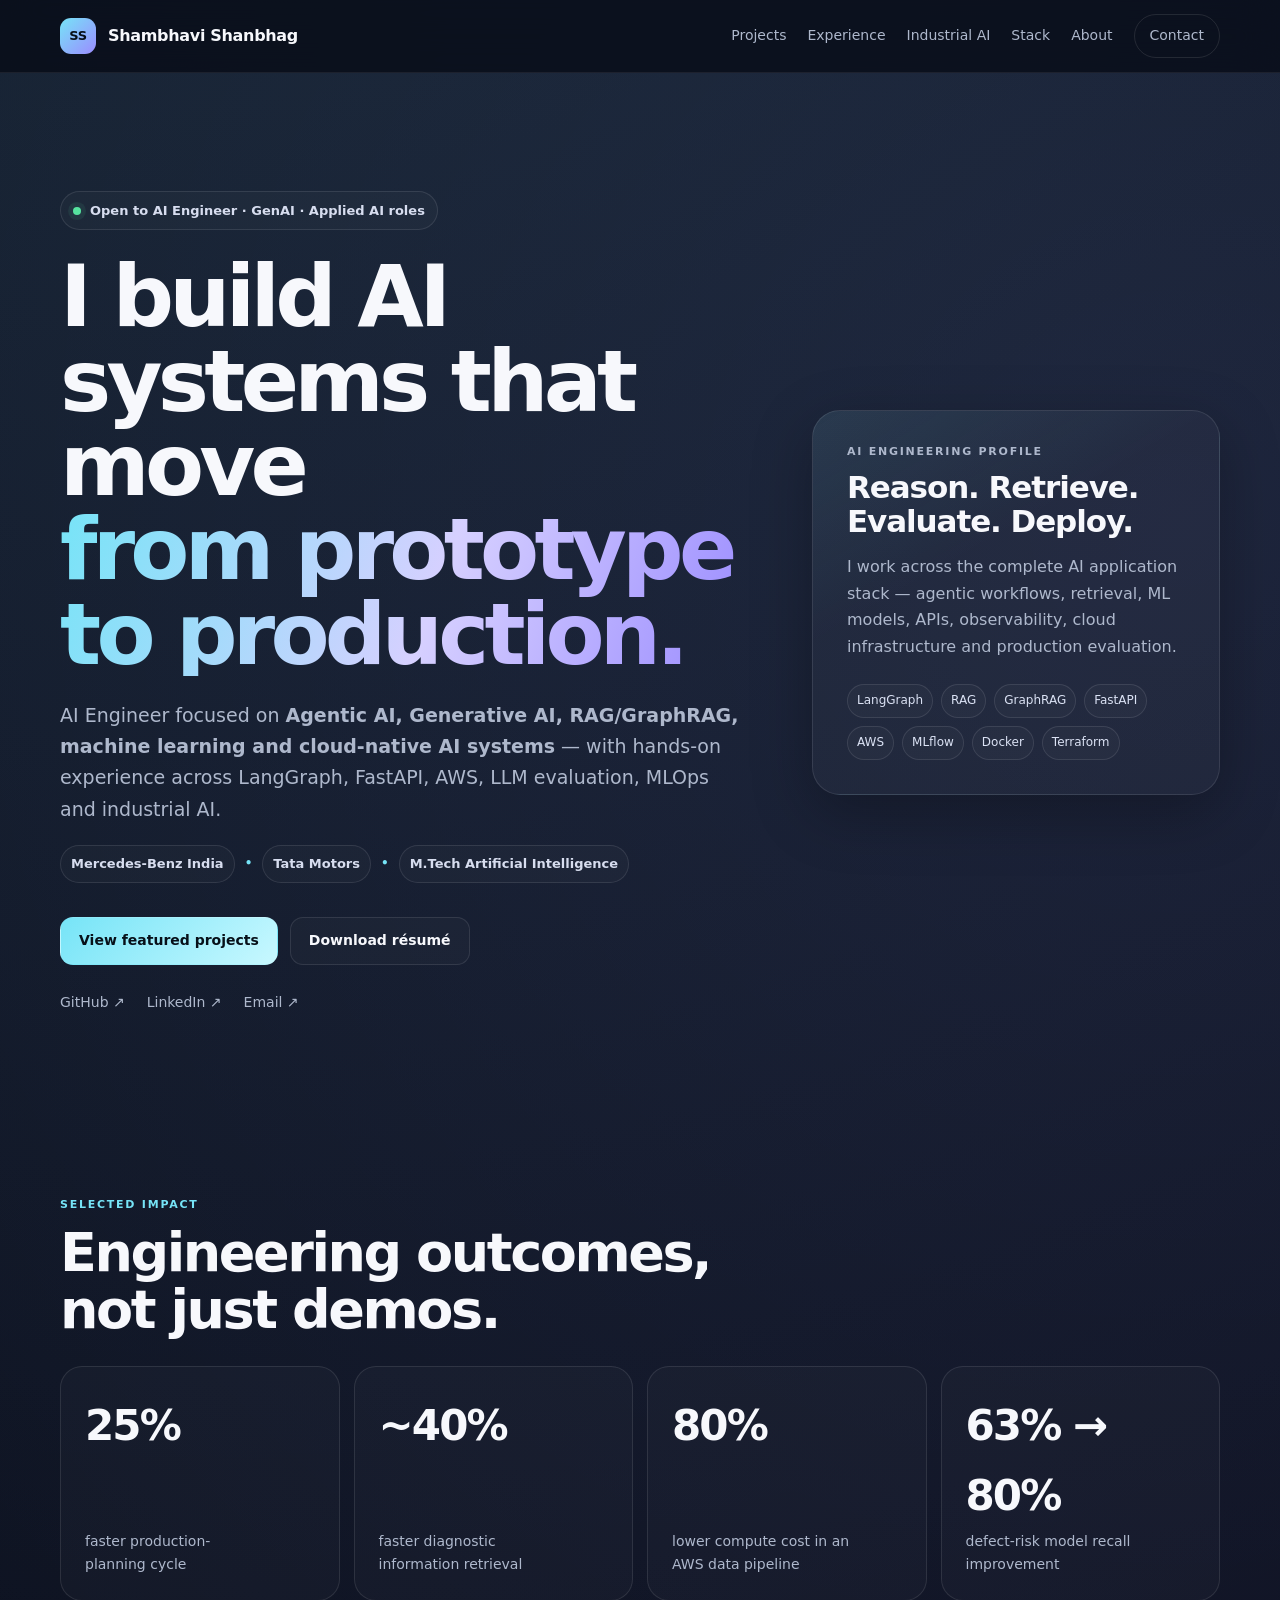
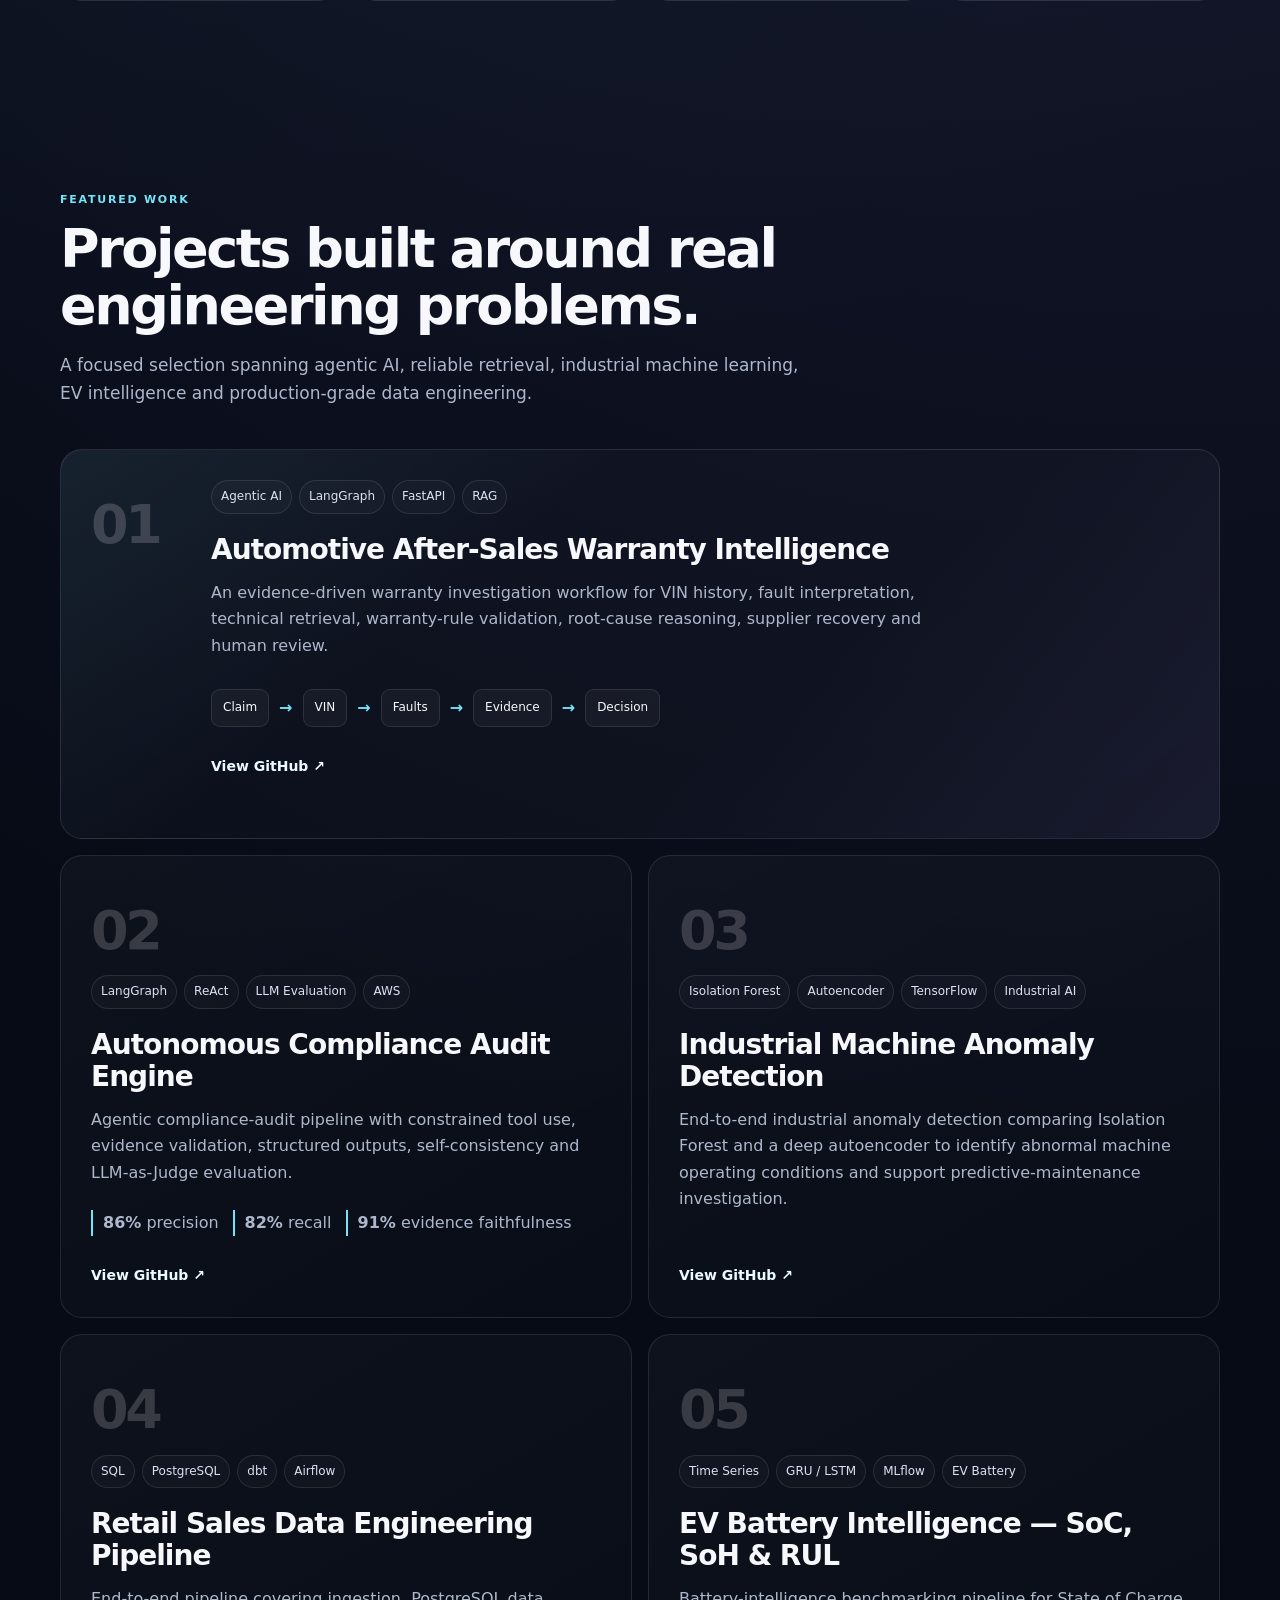
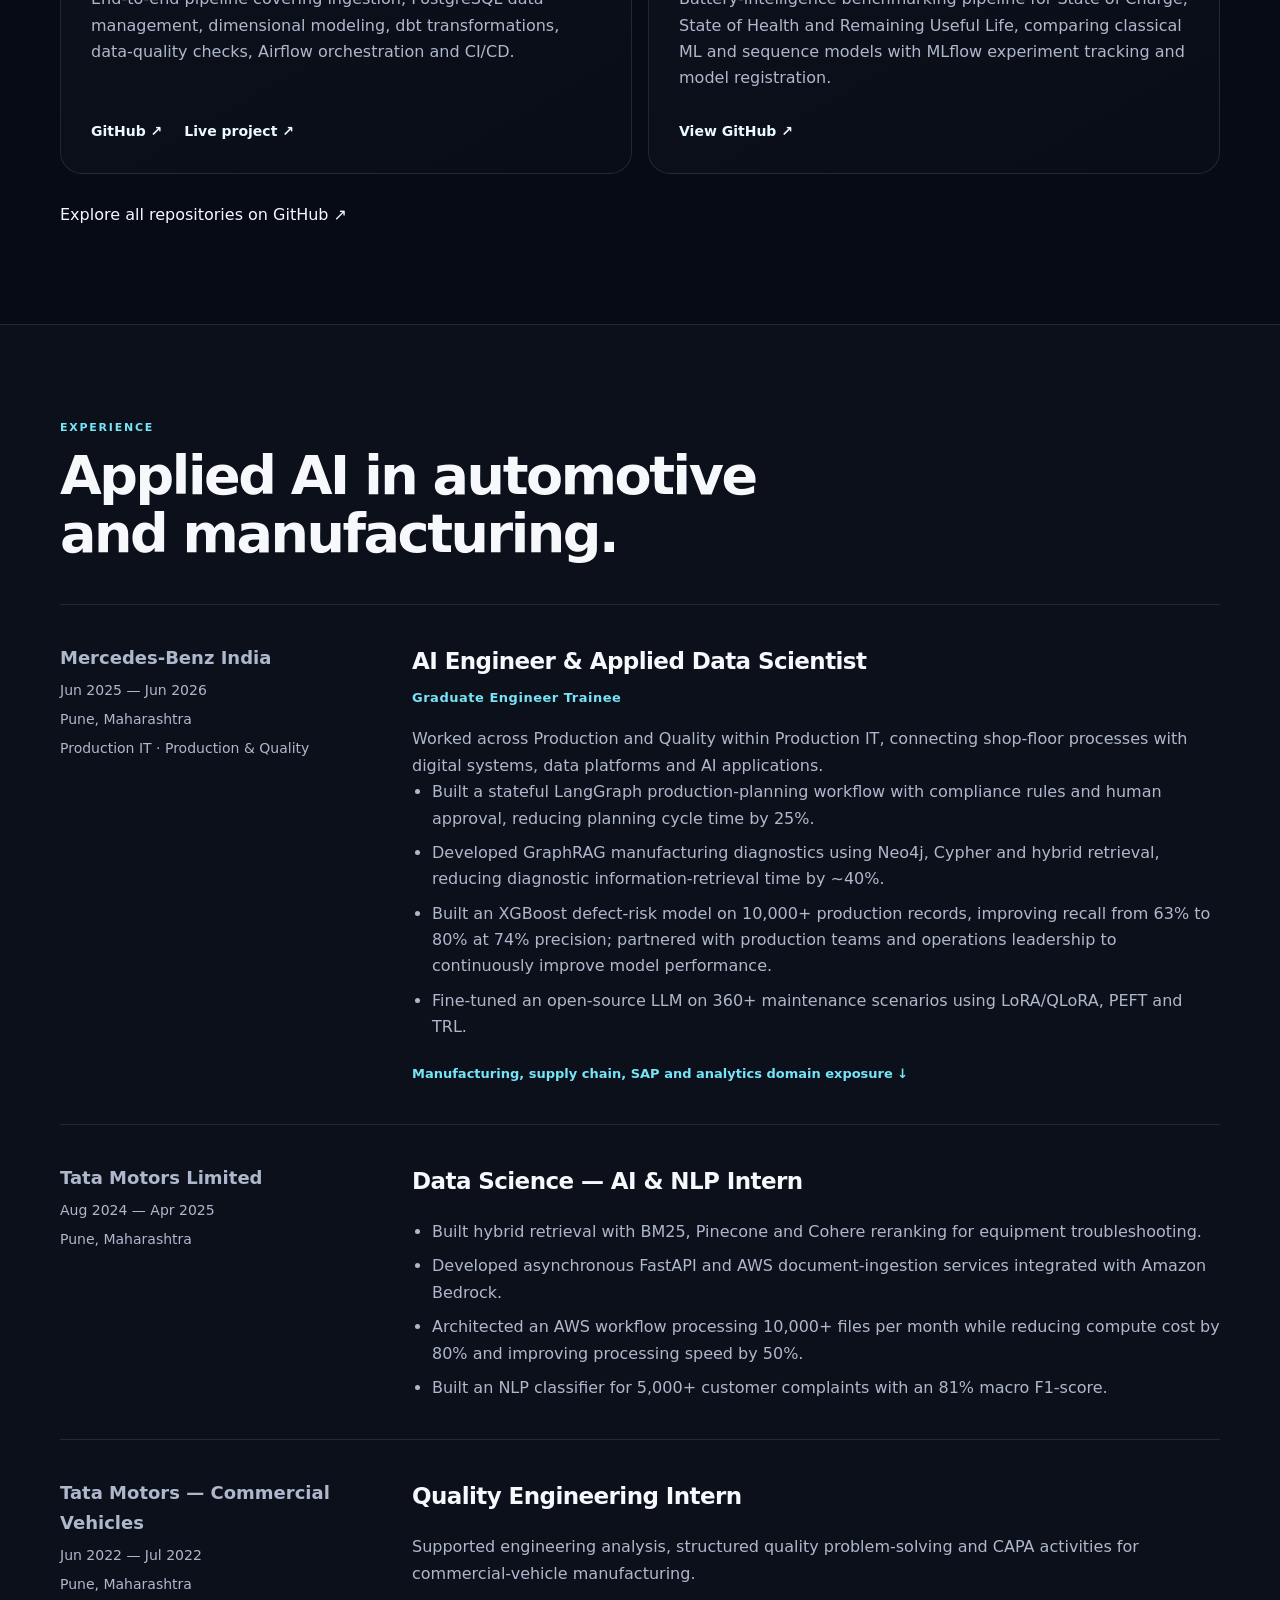
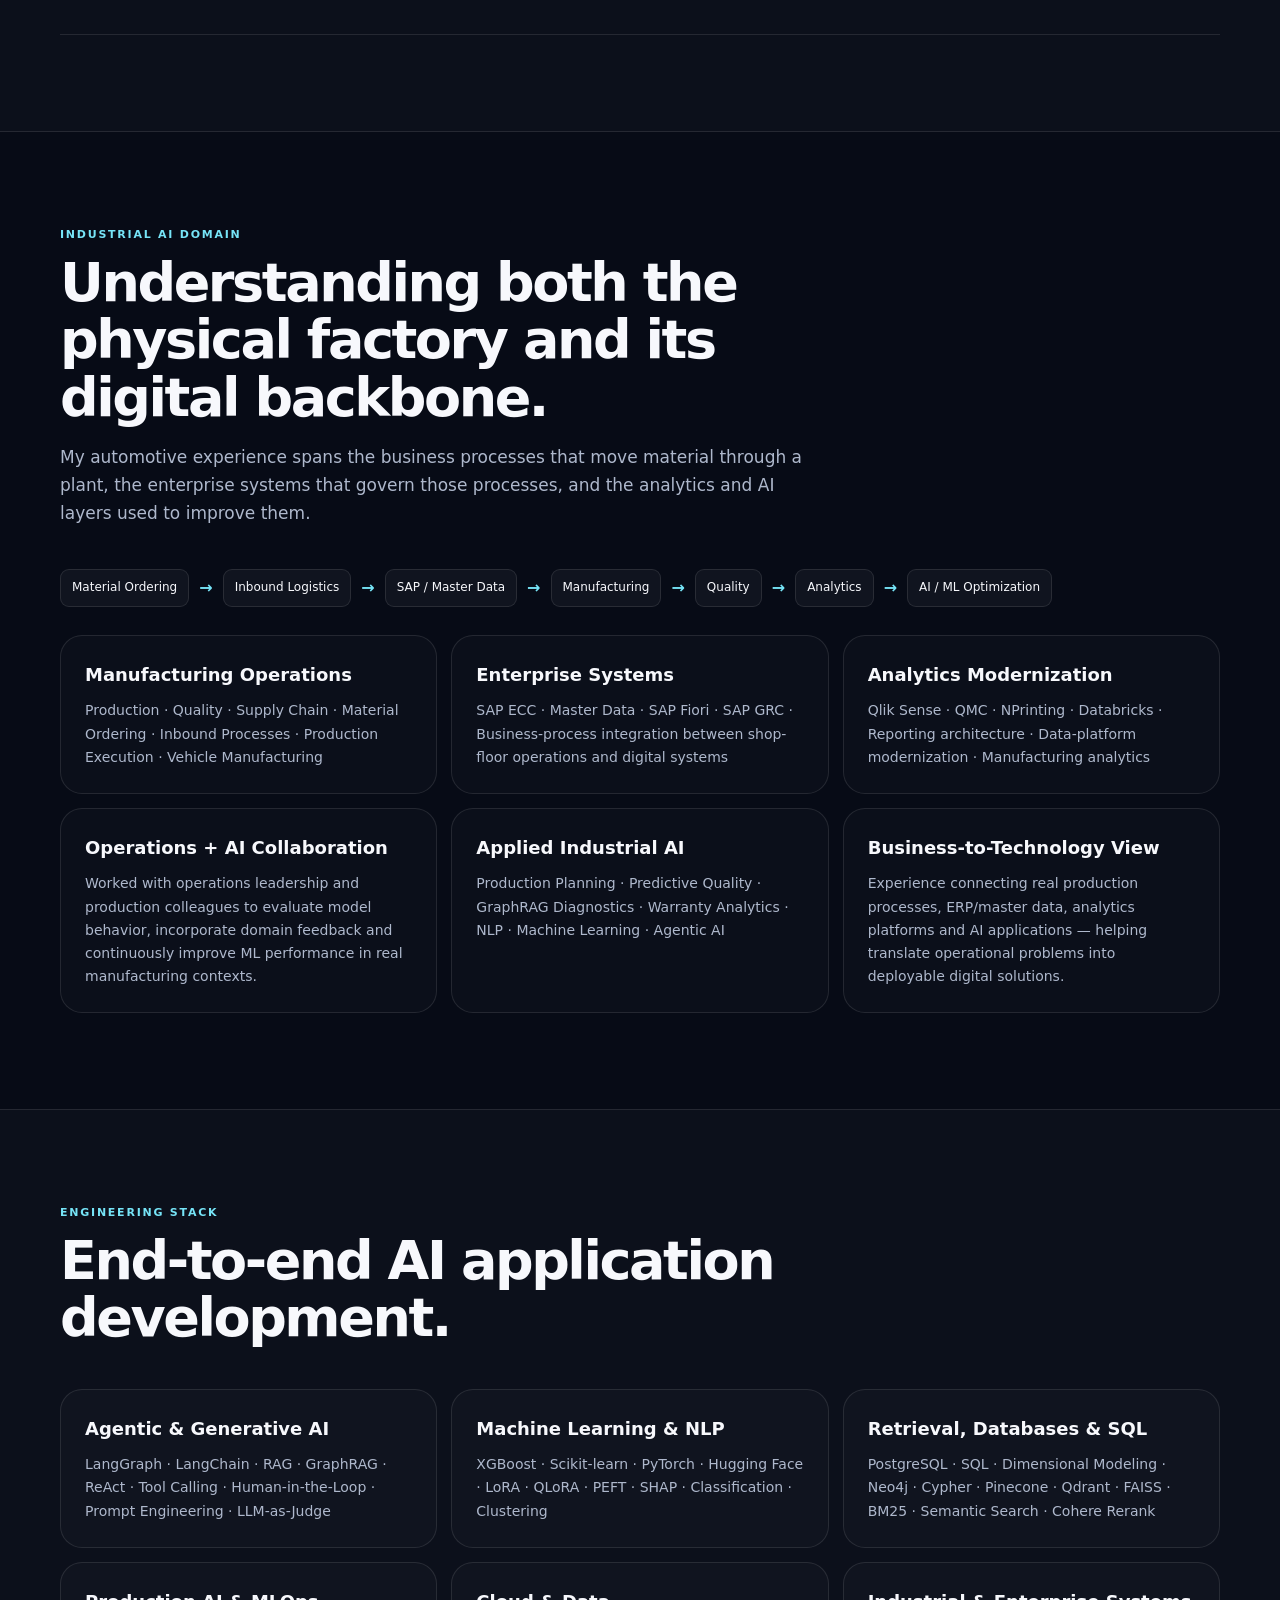
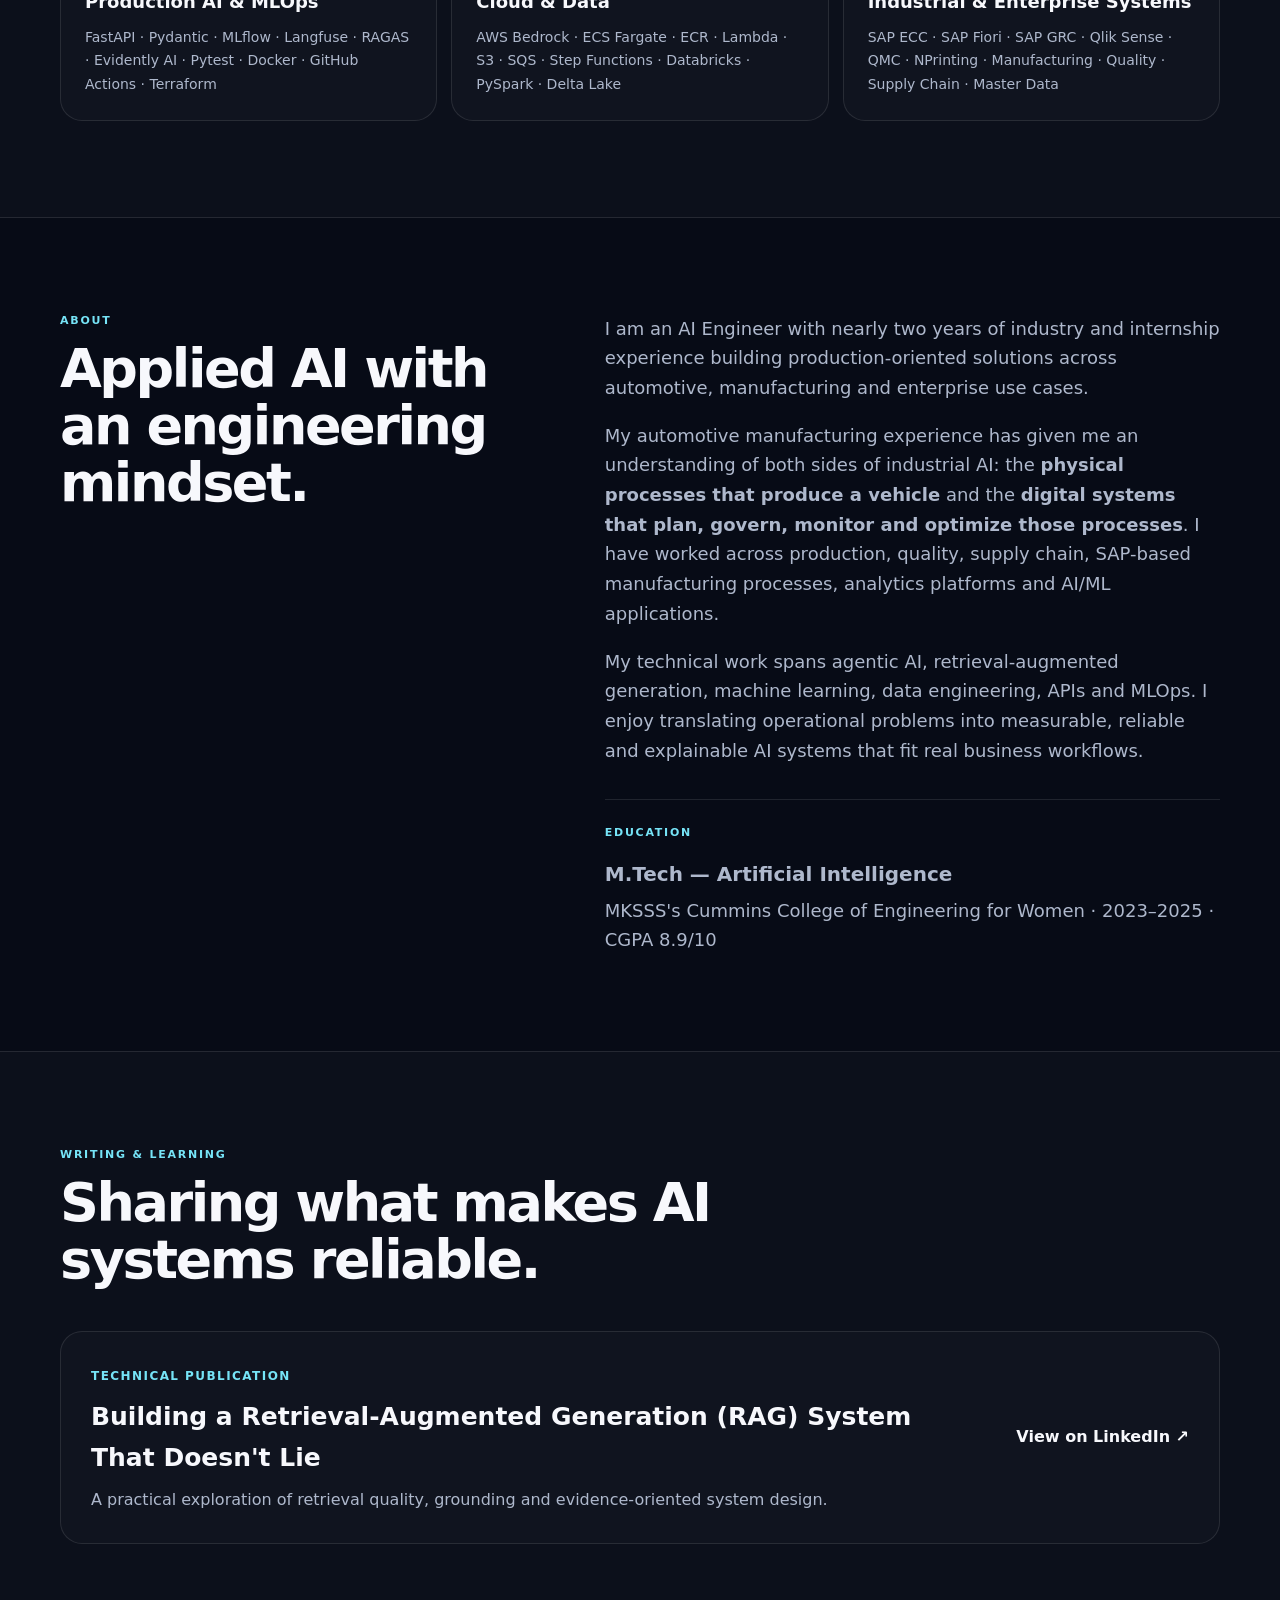
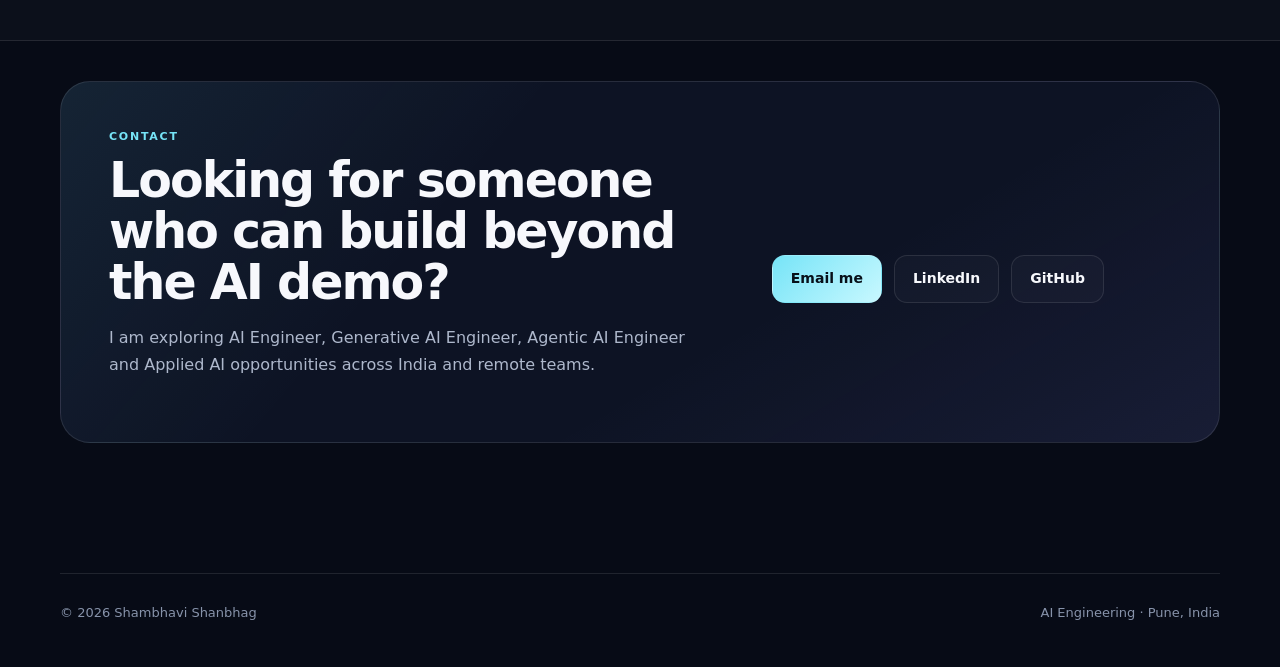
==== commit 657cef6a: "Updated files" ====
--- a/index.html
+++ b/index.html
@@ -44,7 +44,7 @@
       <a class="brand" href="#top" aria-label="Shambhavi Shanbhag home"><span class="brand-mark">SS</span><span>Shambhavi Shanbhag</span></a>
       <button class="nav-toggle" aria-label="Toggle navigation" aria-expanded="false"><span></span><span></span><span></span></button>
       <div class="nav-links">
-        <a href="#projects">Projects</a><a href="#experience">Experience</a><a href="#stack">Stack</a><a href="#about">About</a><a class="nav-cta" href="#contact">Contact</a>
+        <a href="#projects">Projects</a><a href="#experience">Experience</a><a href="#domain">Industrial AI</a><a href="#stack">Stack</a><a href="#about">About</a><a class="nav-cta" href="#contact">Contact</a>
       </div>
     </nav>
   </header>
@@ -55,6 +55,9 @@
           <div class="eyebrow"><span class="status-dot" aria-hidden="true"></span>Open to AI Engineer · GenAI · Applied AI roles</div>
           <h1>I build AI systems that move <span class="gradient-text">from prototype to production.</span></h1>
           <p class="hero-copy">AI Engineer focused on <strong>Agentic AI, Generative AI, RAG/GraphRAG, machine learning and cloud-native AI systems</strong> — with hands-on experience across LangGraph, FastAPI, AWS, LLM evaluation, MLOps and industrial AI.</p>
+          <div class="credibility-strip" aria-label="Professional credibility">
+            <span>Mercedes-Benz India</span><b>•</b><span>Tata Motors</span><b>•</b><span>M.Tech Artificial Intelligence</span>
+          </div>
           <div class="hero-actions">
             <a class="button primary" href="#projects">View featured projects</a>
             <a class="button secondary" href="assets/Shambhavi_Shanbhag_Resume.pdf" target="_blank" rel="noopener">Download résumé</a>
@@ -76,12 +79,12 @@
         <article class="metric-card"><strong>25%</strong><span>faster production-planning cycle</span></article>
         <article class="metric-card"><strong>~40%</strong><span>faster diagnostic information retrieval</span></article>
         <article class="metric-card"><strong>80%</strong><span>lower compute cost in an AWS data pipeline</span></article>
-        <article class="metric-card"><strong>63 → 80%</strong><span>defect-risk model recall improvement</span></article>
+        <article class="metric-card"><strong>63% → 80%</strong><span>defect-risk model recall improvement</span></article>
       </div>
     </div></section>
 
     <section class="section" id="projects"><div class="container">
-      <div class="section-heading"><p class="section-label">FEATURED WORK</p><h2>Projects built around real engineering problems.</h2><p>A focused selection spanning agentic AI, reliable retrieval, industrial machine learning and data platforms.</p></div>
+      <div class="section-heading"><p class="section-label">FEATURED WORK</p><h2>Projects built around real engineering problems.</h2><p>A focused selection spanning agentic AI, reliable retrieval, industrial machine learning, EV intelligence and production-grade data engineering.</p></div>
       <div class="project-grid">
         <article class="project-card featured">
           <div class="project-number">01</div><div>
@@ -89,12 +92,42 @@
             <h3>Automotive After-Sales Warranty Intelligence</h3>
             <p>An evidence-driven warranty investigation workflow for VIN history, fault interpretation, technical retrieval, warranty-rule validation, root-cause reasoning, supplier recovery and human review.</p>
             <div class="architecture"><span>Claim</span><b>→</b><span>VIN</span><b>→</b><span>Faults</span><b>→</b><span>Evidence</span><b>→</b><span>Decision</span></div>
-            <div class="project-actions"><a href="https://github.com/shambhavishanbhag1910/Automotive-After-Sales-Warranty-Intelligence" target="_blank" rel="noopener">View GitHub ↗</a></div>
+            <div class="project-actions"><a href="https://github.com/shambhavishanbhag1910/Agentic-Warranty-Intelligence-LangGraph" target="_blank" rel="noopener">View GitHub ↗</a></div>
           </div>
         </article>
-        <article class="project-card"><div class="project-number">02</div><div class="project-tags"><span>LangGraph</span><span>ReAct</span><span>LLM Evaluation</span><span>AWS</span></div><h3>Autonomous Compliance Audit Engine</h3><p>Agentic compliance-audit pipeline with constrained tool use, evidence validation, structured outputs, self-consistency and LLM-as-Judge evaluation.</p><ul class="project-metrics"><li><strong>86%</strong> precision</li><li><strong>82%</strong> recall</li><li><strong>91%</strong> evidence faithfulness</li></ul><div class="project-actions"><a href="https://github.com/shambhavishanbhag1910/Legal-Compliance-Auditor-agent" target="_blank" rel="noopener">View GitHub ↗</a></div></article>
-        <article class="project-card"><div class="project-number">03</div><div class="project-tags"><span>PyTorch</span><span>Scikit-learn</span><span>Industrial AI</span></div><h3>Industrial Machine Anomaly Detection</h3><p>Machine-learning and autoencoder approaches for industrial equipment anomaly detection, with an emphasis on high recall and reproducible evaluation.</p><div class="project-actions"><a href="https://github.com/shambhavishanbhag1910/anomaly-detection" target="_blank" rel="noopener">View GitHub ↗</a></div></article>
-        <article class="project-card"><div class="project-number">04</div><div class="project-tags"><span>PostgreSQL</span><span>dbt</span><span>Airflow</span><span>CI/CD</span></div><h3>Retail Sales Data Engineering Pipeline</h3><p>End-to-end data engineering project covering ingestion, quality checks, dimensional modeling, transformations, orchestration and deployment automation.</p><div class="project-actions split"><a href="https://github.com/shambhavishanbhag1910/retail-sales-data-engineering-pipeline" target="_blank" rel="noopener">GitHub ↗</a><a href="https://shambhavishanbhag1910.github.io/retail-sales-data-engineering-pipeline/" target="_blank" rel="noopener">Live project ↗</a></div></article>
+
+        <article class="project-card">
+          <div class="project-number">02</div>
+          <div class="project-tags"><span>LangGraph</span><span>ReAct</span><span>LLM Evaluation</span><span>AWS</span></div>
+          <h3>Autonomous Compliance Audit Engine</h3>
+          <p>Agentic compliance-audit pipeline with constrained tool use, evidence validation, structured outputs, self-consistency and LLM-as-Judge evaluation.</p>
+          <ul class="project-metrics"><li><strong>86%</strong> precision</li><li><strong>82%</strong> recall</li><li><strong>91%</strong> evidence faithfulness</li></ul>
+          <div class="project-actions"><a href="https://github.com/shambhavishanbhag1910/Legal-Compliance-Auditor-agent" target="_blank" rel="noopener">View GitHub ↗</a></div>
+        </article>
+
+        <article class="project-card">
+          <div class="project-number">03</div>
+          <div class="project-tags"><span>Isolation Forest</span><span>Autoencoder</span><span>TensorFlow</span><span>Industrial AI</span></div>
+          <h3>Industrial Machine Anomaly Detection</h3>
+          <p>End-to-end industrial anomaly detection comparing Isolation Forest and a deep autoencoder to identify abnormal machine operating conditions and support predictive-maintenance investigation.</p>
+          <div class="project-actions"><a href="https://github.com/shambhavishanbhag1910/Industrial-Machine-Anomaly-Detection-and-Predictive-Maintenance-Platform" target="_blank" rel="noopener">View GitHub ↗</a></div>
+        </article>
+
+        <article class="project-card">
+          <div class="project-number">04</div>
+          <div class="project-tags"><span>SQL</span><span>PostgreSQL</span><span>dbt</span><span>Airflow</span></div>
+          <h3>Retail Sales Data Engineering Pipeline</h3>
+          <p>End-to-end pipeline covering ingestion, PostgreSQL data management, dimensional modeling, dbt transformations, data-quality checks, Airflow orchestration and CI/CD.</p>
+          <div class="project-actions split"><a href="https://github.com/shambhavishanbhag1910/retail-sales-data-engineering-pipeline" target="_blank" rel="noopener">GitHub ↗</a><a href="https://shambhavishanbhag1910.github.io/retail-sales-data-engineering-pipeline/" target="_blank" rel="noopener">Live project ↗</a></div>
+        </article>
+
+        <article class="project-card">
+          <div class="project-number">05</div>
+          <div class="project-tags"><span>Time Series</span><span>GRU / LSTM</span><span>MLflow</span><span>EV Battery</span></div>
+          <h3>EV Battery Intelligence — SoC, SoH & RUL</h3>
+          <p>Battery-intelligence benchmarking pipeline for State of Charge, State of Health and Remaining Useful Life, comparing classical ML and sequence models with MLflow experiment tracking and model registration.</p>
+          <div class="project-actions"><a href="https://github.com/shambhavishanbhag1910/Time-Series-Prediction-for-EV-Battery-State-of-Charge-SoC-" target="_blank" rel="noopener">View GitHub ↗</a></div>
+        </article>
       </div>
       <div class="all-work"><a class="text-link" href="https://github.com/shambhavishanbhag1910?tab=repositories" target="_blank" rel="noopener">Explore all repositories on GitHub ↗</a></div>
     </div></section>
@@ -102,7 +135,7 @@
     <section class="section alt" id="experience"><div class="container">
       <div class="section-heading"><p class="section-label">EXPERIENCE</p><h2>Applied AI in automotive and manufacturing.</h2></div>
       <div class="timeline">
-        <article class="timeline-item"><div class="timeline-meta"><strong>Mercedes-Benz India</strong><span>Jun 2025 — Jun 2026</span><span>Pune, Maharashtra</span><span>Production IT · Production & Quality</span></div><div class="timeline-content"><h3>AI Engineer & Applied Data Scientist — Graduate Engineer Trainee</h3><p>Worked within Production IT across the Production and Quality verticals, connecting shop-floor business processes with the digital systems, data platforms and AI applications used to plan, build and improve vehicles.</p><ul><li>Built a stateful LangGraph production-planning workflow with compliance rules and human approval, reducing cycle time by 25%.</li><li>Developed GraphRAG manufacturing diagnostics using Neo4j, Cypher and hybrid retrieval, reducing diagnostic information-retrieval time by ~40%.</li><li>Built an XGBoost defect-risk model on 10,000+ production records and improved recall from 63% to 80% at 74% precision; partnered with production teams and operations leadership to continuously evaluate and improve model performance against real manufacturing requirements.</li><li>Fine-tuned an open-source LLM on 360+ maintenance scenarios using LoRA/QLoRA, PEFT and TRL.</li><li>Gained end-to-end exposure across manufacturing and supply-chain processes including material ordering, inbound logistics, production execution and SAP ECC master-data activities, with additional exposure to SAP Fiori and SAP GRC.</li><li>Contributed with the Data Analytics team to an analytics-modernization initiative redesigning Qlik Sense/QMC/NPrinting reporting capabilities around a Databricks-based data architecture.</li></ul></div></article>
+        <article class="timeline-item"><div class="timeline-meta"><strong>Mercedes-Benz India</strong><span>Jun 2025 — Jun 2026</span><span>Pune, Maharashtra</span><span>Production IT · Production & Quality</span></div><div class="timeline-content"><h3>AI Engineer & Applied Data Scientist</h3><span class="role-subtitle">Graduate Engineer Trainee</span><p>Worked across Production and Quality within Production IT, connecting shop-floor processes with digital systems, data platforms and AI applications.</p><ul><li>Built a stateful LangGraph production-planning workflow with compliance rules and human approval, reducing planning cycle time by 25%.</li><li>Developed GraphRAG manufacturing diagnostics using Neo4j, Cypher and hybrid retrieval, reducing diagnostic information-retrieval time by ~40%.</li><li>Built an XGBoost defect-risk model on 10,000+ production records, improving recall from 63% to 80% at 74% precision; partnered with production teams and operations leadership to continuously improve model performance.</li><li>Fine-tuned an open-source LLM on 360+ maintenance scenarios using LoRA/QLoRA, PEFT and TRL.</li></ul><a class="domain-jump" href="#domain">Manufacturing, supply chain, SAP and analytics domain exposure ↓</a></div></article>
         <article class="timeline-item"><div class="timeline-meta"><strong>Tata Motors Limited</strong><span>Aug 2024 — Apr 2025</span><span>Pune, Maharashtra</span></div><div class="timeline-content"><h3>Data Science — AI & NLP Intern</h3><ul><li>Built hybrid retrieval with BM25, Pinecone and Cohere reranking for equipment troubleshooting.</li><li>Developed asynchronous FastAPI and AWS document-ingestion services integrated with Amazon Bedrock.</li><li>Architected an AWS workflow processing 10,000+ files per month while reducing compute cost by 80% and improving processing speed by 50%.</li><li>Built an NLP classifier for 5,000+ customer complaints with an 81% macro F1-score.</li></ul></div></article>
         <article class="timeline-item small"><div class="timeline-meta"><strong>Tata Motors — Commercial Vehicles</strong><span>Jun 2022 — Jul 2022</span><span>Pune, Maharashtra</span></div><div class="timeline-content"><h3>Quality Engineering Intern</h3><p>Supported engineering analysis, structured quality problem-solving and CAPA activities for commercial-vehicle manufacturing.</p></div></article>
       </div>
@@ -122,24 +155,24 @@
       </div>
     </div></section>
 
-    <section class="section" id="stack"><div class="container">
+    <section class="section alt" id="stack"><div class="container">
       <div class="section-heading"><p class="section-label">ENGINEERING STACK</p><h2>End-to-end AI application development.</h2></div>
       <div class="stack-grid">
         <article><h3>Agentic & Generative AI</h3><p>LangGraph · LangChain · RAG · GraphRAG · ReAct · Tool Calling · Human-in-the-Loop · Prompt Engineering · LLM-as-Judge</p></article>
         <article><h3>Machine Learning & NLP</h3><p>XGBoost · Scikit-learn · PyTorch · Hugging Face · LoRA · QLoRA · PEFT · SHAP · Classification · Clustering</p></article>
-        <article><h3>Retrieval & Knowledge</h3><p>Neo4j · Cypher · Pinecone · Qdrant · FAISS · BM25 · Semantic Search · Cohere Rerank · PostgreSQL</p></article>
+        <article><h3>Retrieval, Databases & SQL</h3><p>PostgreSQL · SQL · Dimensional Modeling · Neo4j · Cypher · Pinecone · Qdrant · FAISS · BM25 · Semantic Search · Cohere Rerank</p></article>
         <article><h3>Production AI & MLOps</h3><p>FastAPI · Pydantic · MLflow · Langfuse · RAGAS · Evidently AI · Pytest · Docker · GitHub Actions · Terraform</p></article>
         <article><h3>Cloud & Data</h3><p>AWS Bedrock · ECS Fargate · ECR · Lambda · S3 · SQS · Step Functions · Databricks · PySpark · Delta Lake</p></article>
         <article><h3>Industrial & Enterprise Systems</h3><p>SAP ECC · SAP Fiori · SAP GRC · Qlik Sense · QMC · NPrinting · Manufacturing · Quality · Supply Chain · Master Data</p></article>
       </div>
     </div></section>
 
-    <section class="section alt" id="about"><div class="container about-grid">
+    <section class="section" id="about"><div class="container about-grid">
       <div class="section-heading"><p class="section-label">ABOUT</p><h2>Applied AI with an engineering mindset.</h2></div>
       <div class="about-copy"><p>I am an AI Engineer with nearly two years of industry and internship experience building production-oriented solutions across automotive, manufacturing and enterprise use cases.</p><p>My automotive manufacturing experience has given me an understanding of both sides of industrial AI: the <strong>physical processes that produce a vehicle</strong> and the <strong>digital systems that plan, govern, monitor and optimize those processes</strong>. I have worked across production, quality, supply chain, SAP-based manufacturing processes, analytics platforms and AI/ML applications.</p><p>My technical work spans agentic AI, retrieval-augmented generation, machine learning, data engineering, APIs and MLOps. I enjoy translating operational problems into measurable, reliable and explainable AI systems that fit real business workflows.</p><div class="education"><span class="section-label">EDUCATION</span><strong>M.Tech — Artificial Intelligence</strong><span>MKSSS's Cummins College of Engineering for Women · 2023–2025 · CGPA 8.9/10</span></div></div>
     </div></section>
 
-    <section class="section" id="writing"><div class="container">
+    <section class="section alt" id="writing"><div class="container">
       <div class="section-heading"><p class="section-label">WRITING & LEARNING</p><h2>Sharing what makes AI systems reliable.</h2></div>
       <div class="writing-card"><div><span class="writing-type">Technical publication</span><h3>Building a Retrieval-Augmented Generation (RAG) System That Doesn't Lie</h3><p>A practical exploration of retrieval quality, grounding and evidence-oriented system design.</p></div><a href="https://www.linkedin.com/in/shambhavi-shanbhag-51a0ab218/" target="_blank" rel="noopener">View on LinkedIn ↗</a></div>
     </div></section>
--- a/styles.css
+++ b/styles.css
@@ -1 +1,26 @@
-:root{--bg:#070b16;--surface:#0d1324;--text:#f7f8fc;--muted:#aeb8cc;--line:rgba(255,255,255,.10);--accent:#76e4f7;--accent2:#9b8cff;--success:#56e39f;--max:1160px;--radius:22px;--shadow:0 18px 60px rgba(0,0,0,.28)}*{box-sizing:border-box}html{scroll-behavior:smooth}body{margin:0;font-family:Inter,ui-sans-serif,system-ui,-apple-system,BlinkMacSystemFont,"Segoe UI",sans-serif;color:var(--text);background:radial-gradient(circle at 20% -10%,rgba(118,228,247,.13),transparent 30%),radial-gradient(circle at 92% 6%,rgba(155,140,255,.12),transparent 28%),var(--bg);line-height:1.65;-webkit-font-smoothing:antialiased}a{color:inherit;text-decoration:none}.container{width:min(var(--max),calc(100% - 40px));margin-inline:auto}.section{padding:96px 0}.alt{background:rgba(255,255,255,.018);border-block:1px solid var(--line)}.skip-link{position:absolute;left:16px;top:-60px;background:#fff;color:#111;padding:10px 14px;z-index:999;border-radius:8px}.skip-link:focus{top:16px}.site-header{position:sticky;top:0;z-index:100;backdrop-filter:blur(18px);background:rgba(7,11,22,.76);border-bottom:1px solid rgba(255,255,255,.07)}.nav{min-height:72px;display:flex;align-items:center;justify-content:space-between;gap:24px}.brand{display:inline-flex;align-items:center;gap:12px;font-weight:760;letter-spacing:-.02em}.brand-mark{width:36px;height:36px;border-radius:11px;display:grid;place-items:center;font-size:13px;font-weight:900;color:#071019;background:linear-gradient(135deg,var(--accent),var(--accent2))}.nav-links{display:flex;align-items:center;gap:28px;font-size:14px;color:var(--muted)}.nav-links a:hover{color:#fff}.nav-cta{border:1px solid var(--line);border-radius:999px;padding:9px 15px}.nav-toggle{display:none;background:none;border:0;padding:8px}.nav-toggle span{display:block;width:22px;height:2px;background:#fff;margin:4px 0}.hero{padding:118px 0 88px}.hero-grid{display:grid;grid-template-columns:1.25fr .75fr;align-items:center;gap:72px}.eyebrow{display:inline-flex;align-items:center;gap:9px;color:#d7ddef;font-size:13px;font-weight:650;border:1px solid var(--line);border-radius:999px;padding:8px 12px;background:rgba(255,255,255,.025)}.status-dot{width:8px;height:8px;border-radius:50%;background:var(--success);box-shadow:0 0 0 5px rgba(86,227,159,.08)}h1{margin:24px 0;font-size:clamp(46px,7.2vw,86px);line-height:.98;letter-spacing:-.055em;max-width:930px}.gradient-text{display:block;background:linear-gradient(110deg,var(--accent),#d6d0ff 55%,var(--accent2));-webkit-background-clip:text;background-clip:text;color:transparent}.hero-copy{color:var(--muted);max-width:760px;font-size:19px}.hero-actions,.contact-actions{display:flex;flex-wrap:wrap;gap:12px;margin-top:34px}.button{display:inline-flex;align-items:center;justify-content:center;min-height:48px;padding:0 18px;border-radius:13px;font-weight:760;font-size:14px;border:1px solid var(--line);transition:transform .2s ease,border-color .2s ease,background .2s ease}.button:hover{transform:translateY(-2px);border-color:rgba(255,255,255,.25)}.button.primary{color:#071019;background:linear-gradient(135deg,var(--accent),#c8f8ff);border-color:transparent}.button.secondary{background:rgba(255,255,255,.025)}.hero-links{display:flex;flex-wrap:wrap;gap:22px;margin-top:26px;color:var(--muted);font-size:14px}.hero-links a:hover,.text-link:hover,.project-actions a:hover{color:var(--accent)}.hero-card{border:1px solid var(--line);border-radius:28px;padding:34px;background:linear-gradient(150deg,rgba(118,228,247,.08),transparent 38%),rgba(255,255,255,.028);box-shadow:var(--shadow)}.card-kicker,.section-label{margin:0 0 12px;font-size:11px;line-height:1.3;font-weight:850;letter-spacing:.16em;color:var(--accent)}.hero-card h2{margin:4px 0 12px;font-size:31px;line-height:1.08;letter-spacing:-.035em}.hero-card p{color:var(--muted)}.mini-stack{display:flex;flex-wrap:wrap;gap:8px;margin-top:24px}.mini-stack span,.project-tags span{font-size:12px;color:#dbe2f4;padding:6px 9px;border:1px solid var(--line);border-radius:999px;background:rgba(255,255,255,.025)}.section-heading{max-width:760px;margin-bottom:42px}.section-heading.compact{margin-bottom:28px}.section-heading h2{margin:0;font-size:clamp(34px,4.4vw,54px);line-height:1.06;letter-spacing:-.045em}.section-heading>p:not(.section-label){color:var(--muted);font-size:17px}.metric-grid{display:grid;grid-template-columns:repeat(4,1fr);gap:14px}.metric-card{min-height:170px;display:flex;flex-direction:column;justify-content:space-between;border:1px solid var(--line);border-radius:var(--radius);padding:24px;background:rgba(255,255,255,.024)}.metric-card strong{font-size:42px;letter-spacing:-.045em}.metric-card span{color:var(--muted);font-size:14px;max-width:180px}.project-grid{display:grid;grid-template-columns:repeat(2,1fr);gap:16px}.project-card{position:relative;min-height:360px;display:flex;flex-direction:column;padding:30px;border:1px solid var(--line);border-radius:var(--radius);background:linear-gradient(150deg,rgba(255,255,255,.032),rgba(255,255,255,.012))}.project-card.featured{grid-column:1/-1;min-height:390px;display:grid;grid-template-columns:120px 1fr;align-items:start;background:linear-gradient(140deg,rgba(118,228,247,.075),transparent 35%),linear-gradient(320deg,rgba(155,140,255,.07),transparent 38%),rgba(255,255,255,.02)}.project-number{color:rgba(255,255,255,.18);font-size:54px;font-weight:900;letter-spacing:-.06em}.project-tags{display:flex;flex-wrap:wrap;gap:7px;margin-bottom:20px}.project-card h3{margin:0 0 14px;font-size:28px;line-height:1.14;letter-spacing:-.035em}.project-card p{color:var(--muted);margin:0;max-width:760px}.project-actions{margin-top:auto;padding-top:28px;color:#eafaff;font-weight:750;font-size:14px}.project-actions.split{display:flex;gap:22px}.project-metrics{list-style:none;display:flex;flex-wrap:wrap;gap:14px;padding:0;margin:24px 0 0}.project-metrics li{border-left:2px solid var(--accent);padding-left:10px;color:var(--muted)}.architecture{display:flex;flex-wrap:wrap;gap:10px;align-items:center;margin-top:30px}.architecture span{padding:8px 11px;border-radius:9px;background:rgba(255,255,255,.04);border:1px solid var(--line);font-size:12px}.architecture b{color:var(--accent)}.all-work{margin-top:28px}.timeline{display:grid;gap:0}.timeline-item{display:grid;grid-template-columns:300px 1fr;gap:52px;padding:38px 0;border-top:1px solid var(--line)}.timeline-item:last-child{border-bottom:1px solid var(--line)}.timeline-meta{display:flex;flex-direction:column;gap:6px;color:var(--muted);font-size:14px}.timeline-meta strong{font-size:18px}.timeline-content h3{margin:0 0 18px;font-size:23px;letter-spacing:-.025em}.timeline-content ul{margin:0;padding-left:20px;color:var(--muted)}.timeline-content li+li{margin-top:8px}.timeline-content p{color:var(--muted);margin:0}.stack-grid{display:grid;grid-template-columns:repeat(3,1fr);gap:14px}.stack-grid article{border:1px solid var(--line);border-radius:var(--radius);padding:24px;background:rgba(255,255,255,.02)}.stack-grid h3{margin:0 0 10px;font-size:18px}.stack-grid p{margin:0;color:var(--muted);font-size:14px}.about-grid{display:grid;grid-template-columns:.85fr 1.15fr;gap:90px}.about-copy{color:var(--muted);font-size:18px}.about-copy p:first-child{margin-top:0}.education{margin-top:34px;padding-top:26px;border-top:1px solid var(--line);display:flex;flex-direction:column;gap:5px}.education strong{font-size:20px}.writing-card{display:flex;justify-content:space-between;align-items:center;gap:40px;border:1px solid var(--line);border-radius:var(--radius);padding:30px;background:rgba(255,255,255,.02)}.writing-type{color:var(--accent);font-size:12px;font-weight:800;text-transform:uppercase;letter-spacing:.12em}.writing-card h3{margin:8px 0;font-size:25px}.writing-card p{margin:0;color:var(--muted)}.writing-card>a{flex:0 0 auto;font-weight:760}.contact-section{padding-top:40px}.contact-card{display:grid;grid-template-columns:1.2fr .8fr;align-items:center;gap:64px;border:1px solid var(--line);border-radius:30px;padding:48px;background:linear-gradient(130deg,rgba(118,228,247,.08),transparent 34%),linear-gradient(330deg,rgba(155,140,255,.08),transparent 38%),var(--surface)}.contact-card h2{margin:0;font-size:clamp(32px,4vw,49px);line-height:1.04;letter-spacing:-.04em}.contact-card p:not(.section-label){color:var(--muted)}.footer{padding:34px 0 44px;color:#8793aa;font-size:13px}.footer-inner{display:flex;justify-content:space-between;gap:20px;border-top:1px solid var(--line);padding-top:28px}@media(max-width:980px){.hero-grid,.contact-card,.about-grid{grid-template-columns:1fr;gap:42px}.metric-grid{grid-template-columns:repeat(2,1fr)}.stack-grid{grid-template-columns:repeat(2,1fr)}.timeline-item{grid-template-columns:220px 1fr;gap:32px}}@media(max-width:760px){.container{width:min(100% - 28px,var(--max))}.section{padding:74px 0}.hero{padding:86px 0 64px}h1{font-size:clamp(44px,14vw,66px)}.nav-toggle{display:block}.nav-links{display:none;position:absolute;top:72px;left:14px;right:14px;padding:18px;flex-direction:column;align-items:stretch;gap:6px;background:#0a1020;border:1px solid var(--line);border-radius:16px;box-shadow:var(--shadow)}.nav-links.open{display:flex}.nav-links a{padding:10px 8px}.project-grid,.stack-grid,.metric-grid{grid-template-columns:1fr}.project-card.featured{grid-template-columns:1fr}.project-number{font-size:40px}.timeline-item{grid-template-columns:1fr;gap:20px}.writing-card,.footer-inner{flex-direction:column;align-items:flex-start}.writing-card{align-items:flex-start}.contact-card{padding:30px}}@media(prefers-reduced-motion:reduce){html{scroll-behavior:auto}*,*:before,*:after{transition:none!important}}
+:root{--bg:#070b16;--surface:#0d1324;--text:#f7f8fc;--muted:#aeb8cc;--line:rgba(255,255,255,.10);--accent:#76e4f7;--accent2:#9b8cff;--success:#56e39f;--max:1160px;--radius:22px;--shadow:0 18px 60px rgba(0,0,0,.28)}*{box-sizing:border-box}html{scroll-behavior:smooth}body{margin:0;font-family:Inter,ui-sans-serif,system-ui,-apple-system,BlinkMacSystemFont,"Segoe UI",sans-serif;color:var(--text);background:radial-gradient(circle at 20% -10%,rgba(118,228,247,.13),transparent 30%),radial-gradient(circle at 92% 6%,rgba(155,140,255,.12),transparent 28%),var(--bg);line-height:1.65;-webkit-font-smoothing:antialiased}a{color:inherit;text-decoration:none}.container{width:min(var(--max),calc(100% - 40px));margin-inline:auto}.section{padding:96px 0}.alt{background:rgba(255,255,255,.018);border-block:1px solid var(--line)}.skip-link{position:absolute;left:16px;top:-60px;background:#fff;color:#111;padding:10px 14px;z-index:999;border-radius:8px}.skip-link:focus{top:16px}.site-header{position:sticky;top:0;z-index:100;backdrop-filter:blur(18px);background:rgba(7,11,22,.76);border-bottom:1px solid rgba(255,255,255,.07)}.nav{min-height:72px;display:flex;align-items:center;justify-content:space-between;gap:24px}.brand{display:inline-flex;align-items:center;gap:12px;font-weight:760;letter-spacing:-.02em}.brand-mark{width:36px;height:36px;border-radius:11px;display:grid;place-items:center;font-size:13px;font-weight:900;color:#071019;background:linear-gradient(135deg,var(--accent),var(--accent2))}.nav-links{display:flex;align-items:center;gap:21px;font-size:14px;color:var(--muted)}.nav-links a:hover{color:#fff}.nav-cta{border:1px solid var(--line);border-radius:999px;padding:9px 15px}.nav-toggle{display:none;background:none;border:0;padding:8px}.nav-toggle span{display:block;width:22px;height:2px;background:#fff;margin:4px 0}.hero{padding:118px 0 88px}.hero-grid{display:grid;grid-template-columns:1.25fr .75fr;align-items:center;gap:72px}.eyebrow{display:inline-flex;align-items:center;gap:9px;color:#d7ddef;font-size:13px;font-weight:650;border:1px solid var(--line);border-radius:999px;padding:8px 12px;background:rgba(255,255,255,.025)}.status-dot{width:8px;height:8px;border-radius:50%;background:var(--success);box-shadow:0 0 0 5px rgba(86,227,159,.08)}h1{margin:24px 0;font-size:clamp(46px,7.2vw,86px);line-height:.98;letter-spacing:-.055em;max-width:930px}.gradient-text{display:block;background:linear-gradient(110deg,var(--accent),#d6d0ff 55%,var(--accent2));-webkit-background-clip:text;background-clip:text;color:transparent}.hero-copy{color:var(--muted);max-width:760px;font-size:19px}.hero-actions,.contact-actions{display:flex;flex-wrap:wrap;gap:12px;margin-top:34px}.button{display:inline-flex;align-items:center;justify-content:center;min-height:48px;padding:0 18px;border-radius:13px;font-weight:760;font-size:14px;border:1px solid var(--line);transition:transform .2s ease,border-color .2s ease,background .2s ease}.button:hover{transform:translateY(-2px);border-color:rgba(255,255,255,.25)}.button.primary{color:#071019;background:linear-gradient(135deg,var(--accent),#c8f8ff);border-color:transparent}.button.secondary{background:rgba(255,255,255,.025)}.hero-links{display:flex;flex-wrap:wrap;gap:22px;margin-top:26px;color:var(--muted);font-size:14px}.hero-links a:hover,.text-link:hover,.project-actions a:hover{color:var(--accent)}.hero-card{border:1px solid var(--line);border-radius:28px;padding:34px;background:linear-gradient(150deg,rgba(118,228,247,.08),transparent 38%),rgba(255,255,255,.028);box-shadow:var(--shadow)}.card-kicker,.section-label{margin:0 0 12px;font-size:11px;line-height:1.3;font-weight:850;letter-spacing:.16em;color:var(--accent)}.hero-card h2{margin:4px 0 12px;font-size:31px;line-height:1.08;letter-spacing:-.035em}.hero-card p{color:var(--muted)}.mini-stack{display:flex;flex-wrap:wrap;gap:8px;margin-top:24px}.mini-stack span,.project-tags span{font-size:12px;color:#dbe2f4;padding:6px 9px;border:1px solid var(--line);border-radius:999px;background:rgba(255,255,255,.025)}.section-heading{max-width:760px;margin-bottom:42px}.section-heading.compact{margin-bottom:28px}.section-heading h2{margin:0;font-size:clamp(34px,4.4vw,54px);line-height:1.06;letter-spacing:-.045em}.section-heading>p:not(.section-label){color:var(--muted);font-size:17px}.metric-grid{display:grid;grid-template-columns:repeat(4,1fr);gap:14px}.metric-card{min-height:170px;display:flex;flex-direction:column;justify-content:space-between;border:1px solid var(--line);border-radius:var(--radius);padding:24px;background:rgba(255,255,255,.024)}.metric-card strong{font-size:42px;letter-spacing:-.045em}.metric-card span{color:var(--muted);font-size:14px;max-width:180px}.project-grid{display:grid;grid-template-columns:repeat(2,1fr);gap:16px}.project-card{position:relative;min-height:360px;display:flex;flex-direction:column;padding:30px;border:1px solid var(--line);border-radius:var(--radius);background:linear-gradient(150deg,rgba(255,255,255,.032),rgba(255,255,255,.012))}.project-card.featured{grid-column:1/-1;min-height:390px;display:grid;grid-template-columns:120px 1fr;align-items:start;background:linear-gradient(140deg,rgba(118,228,247,.075),transparent 35%),linear-gradient(320deg,rgba(155,140,255,.07),transparent 38%),rgba(255,255,255,.02)}.project-number{color:rgba(255,255,255,.18);font-size:54px;font-weight:900;letter-spacing:-.06em}.project-tags{display:flex;flex-wrap:wrap;gap:7px;margin-bottom:20px}.project-card h3{margin:0 0 14px;font-size:28px;line-height:1.14;letter-spacing:-.035em}.project-card p{color:var(--muted);margin:0;max-width:760px}.project-actions{margin-top:auto;padding-top:28px;color:#eafaff;font-weight:750;font-size:14px}.project-actions.split{display:flex;gap:22px}.project-metrics{list-style:none;display:flex;flex-wrap:wrap;gap:14px;padding:0;margin:24px 0 0}.project-metrics li{border-left:2px solid var(--accent);padding-left:10px;color:var(--muted)}.architecture{display:flex;flex-wrap:wrap;gap:10px;align-items:center;margin-top:30px}.architecture span{padding:8px 11px;border-radius:9px;background:rgba(255,255,255,.04);border:1px solid var(--line);font-size:12px}.architecture b{color:var(--accent)}.all-work{margin-top:28px}.timeline{display:grid;gap:0}.timeline-item{display:grid;grid-template-columns:300px 1fr;gap:52px;padding:38px 0;border-top:1px solid var(--line)}.timeline-item:last-child{border-bottom:1px solid var(--line)}.timeline-meta{display:flex;flex-direction:column;gap:6px;color:var(--muted);font-size:14px}.timeline-meta strong{font-size:18px}.timeline-content h3{margin:0 0 18px;font-size:23px;letter-spacing:-.025em}.timeline-content ul{margin:0;padding-left:20px;color:var(--muted)}.timeline-content li+li{margin-top:8px}.timeline-content p{color:var(--muted);margin:0}.stack-grid{display:grid;grid-template-columns:repeat(3,1fr);gap:14px}.stack-grid article{border:1px solid var(--line);border-radius:var(--radius);padding:24px;background:rgba(255,255,255,.02)}.stack-grid h3{margin:0 0 10px;font-size:18px}.stack-grid p{margin:0;color:var(--muted);font-size:14px}.about-grid{display:grid;grid-template-columns:.85fr 1.15fr;gap:90px}.about-copy{color:var(--muted);font-size:18px}.about-copy p:first-child{margin-top:0}.education{margin-top:34px;padding-top:26px;border-top:1px solid var(--line);display:flex;flex-direction:column;gap:5px}.education strong{font-size:20px}.writing-card{display:flex;justify-content:space-between;align-items:center;gap:40px;border:1px solid var(--line);border-radius:var(--radius);padding:30px;background:rgba(255,255,255,.02)}.writing-type{color:var(--accent);font-size:12px;font-weight:800;text-transform:uppercase;letter-spacing:.12em}.writing-card h3{margin:8px 0;font-size:25px}.writing-card p{margin:0;color:var(--muted)}.writing-card>a{flex:0 0 auto;font-weight:760}.contact-section{padding-top:40px}.contact-card{display:grid;grid-template-columns:1.2fr .8fr;align-items:center;gap:64px;border:1px solid var(--line);border-radius:30px;padding:48px;background:linear-gradient(130deg,rgba(118,228,247,.08),transparent 34%),linear-gradient(330deg,rgba(155,140,255,.08),transparent 38%),var(--surface)}.contact-card h2{margin:0;font-size:clamp(32px,4vw,49px);line-height:1.04;letter-spacing:-.04em}.contact-card p:not(.section-label){color:var(--muted)}.footer{padding:34px 0 44px;color:#8793aa;font-size:13px}.footer-inner{display:flex;justify-content:space-between;gap:20px;border-top:1px solid var(--line);padding-top:28px}@media(max-width:980px){.hero-grid,.contact-card,.about-grid{grid-template-columns:1fr;gap:42px}.metric-grid{grid-template-columns:repeat(2,1fr)}.stack-grid{grid-template-columns:repeat(2,1fr)}.timeline-item{grid-template-columns:220px 1fr;gap:32px}}@media(max-width:760px){.container{width:min(100% - 28px,var(--max))}.section{padding:74px 0}.hero{padding:86px 0 64px}h1{font-size:clamp(44px,14vw,66px)}.nav-toggle{display:block}.nav-links{display:none;position:absolute;top:72px;left:14px;right:14px;padding:18px;flex-direction:column;align-items:stretch;gap:6px;background:#0a1020;border:1px solid var(--line);border-radius:16px;box-shadow:var(--shadow)}.nav-links.open{display:flex}.nav-links a{padding:10px 8px}.project-grid,.stack-grid,.metric-grid{grid-template-columns:1fr}.project-card.featured{grid-template-columns:1fr}.project-number{font-size:40px}.timeline-item{grid-template-columns:1fr;gap:20px}.writing-card,.footer-inner{flex-direction:column;align-items:flex-start}.writing-card{align-items:flex-start}.contact-card{padding:30px}}@media(prefers-reduced-motion:reduce){html{scroll-behavior:auto}*,*:before,*:after{transition:none!important}}
+
+.section[id]{scroll-margin-top:82px}
+.credibility-strip{
+  display:flex;flex-wrap:wrap;align-items:center;gap:10px;
+  margin-top:20px;color:#d7ddef;font-size:13px;font-weight:720;
+}
+.credibility-strip span{
+  padding:7px 10px;border:1px solid var(--line);border-radius:999px;
+  background:rgba(255,255,255,.025)
+}
+.credibility-strip b{color:var(--accent);font-size:12px}
+.role-subtitle{
+  display:block;margin:-12px 0 18px;color:var(--accent);
+  font-size:13px;font-weight:800;letter-spacing:.04em
+}
+.domain-jump{
+  display:inline-block;margin-top:22px;color:var(--accent);
+  font-size:13px;font-weight:780
+}
+.domain-jump:hover{color:#d6f9ff}
+@media(max-width:760px){
+  .credibility-strip{gap:7px}
+  .credibility-strip b{display:none}
+  .credibility-strip span{font-size:12px}
+}
